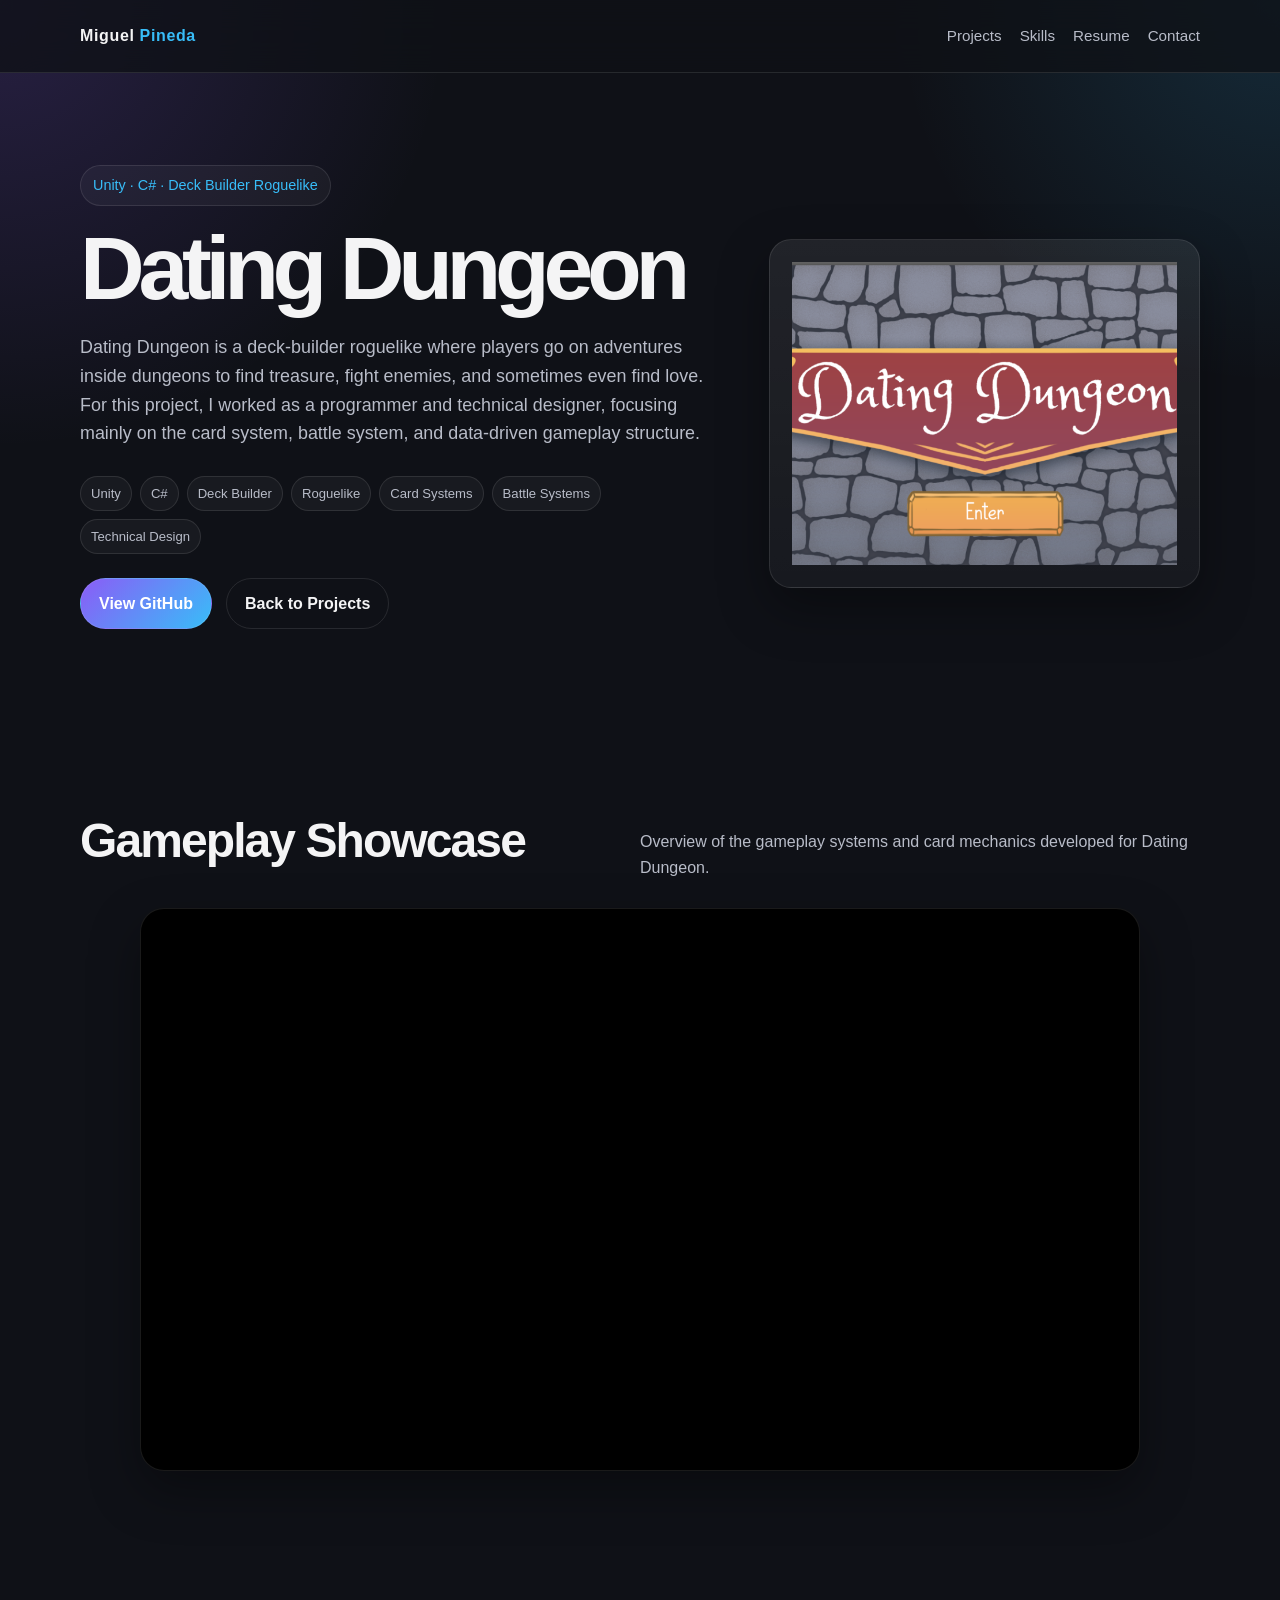
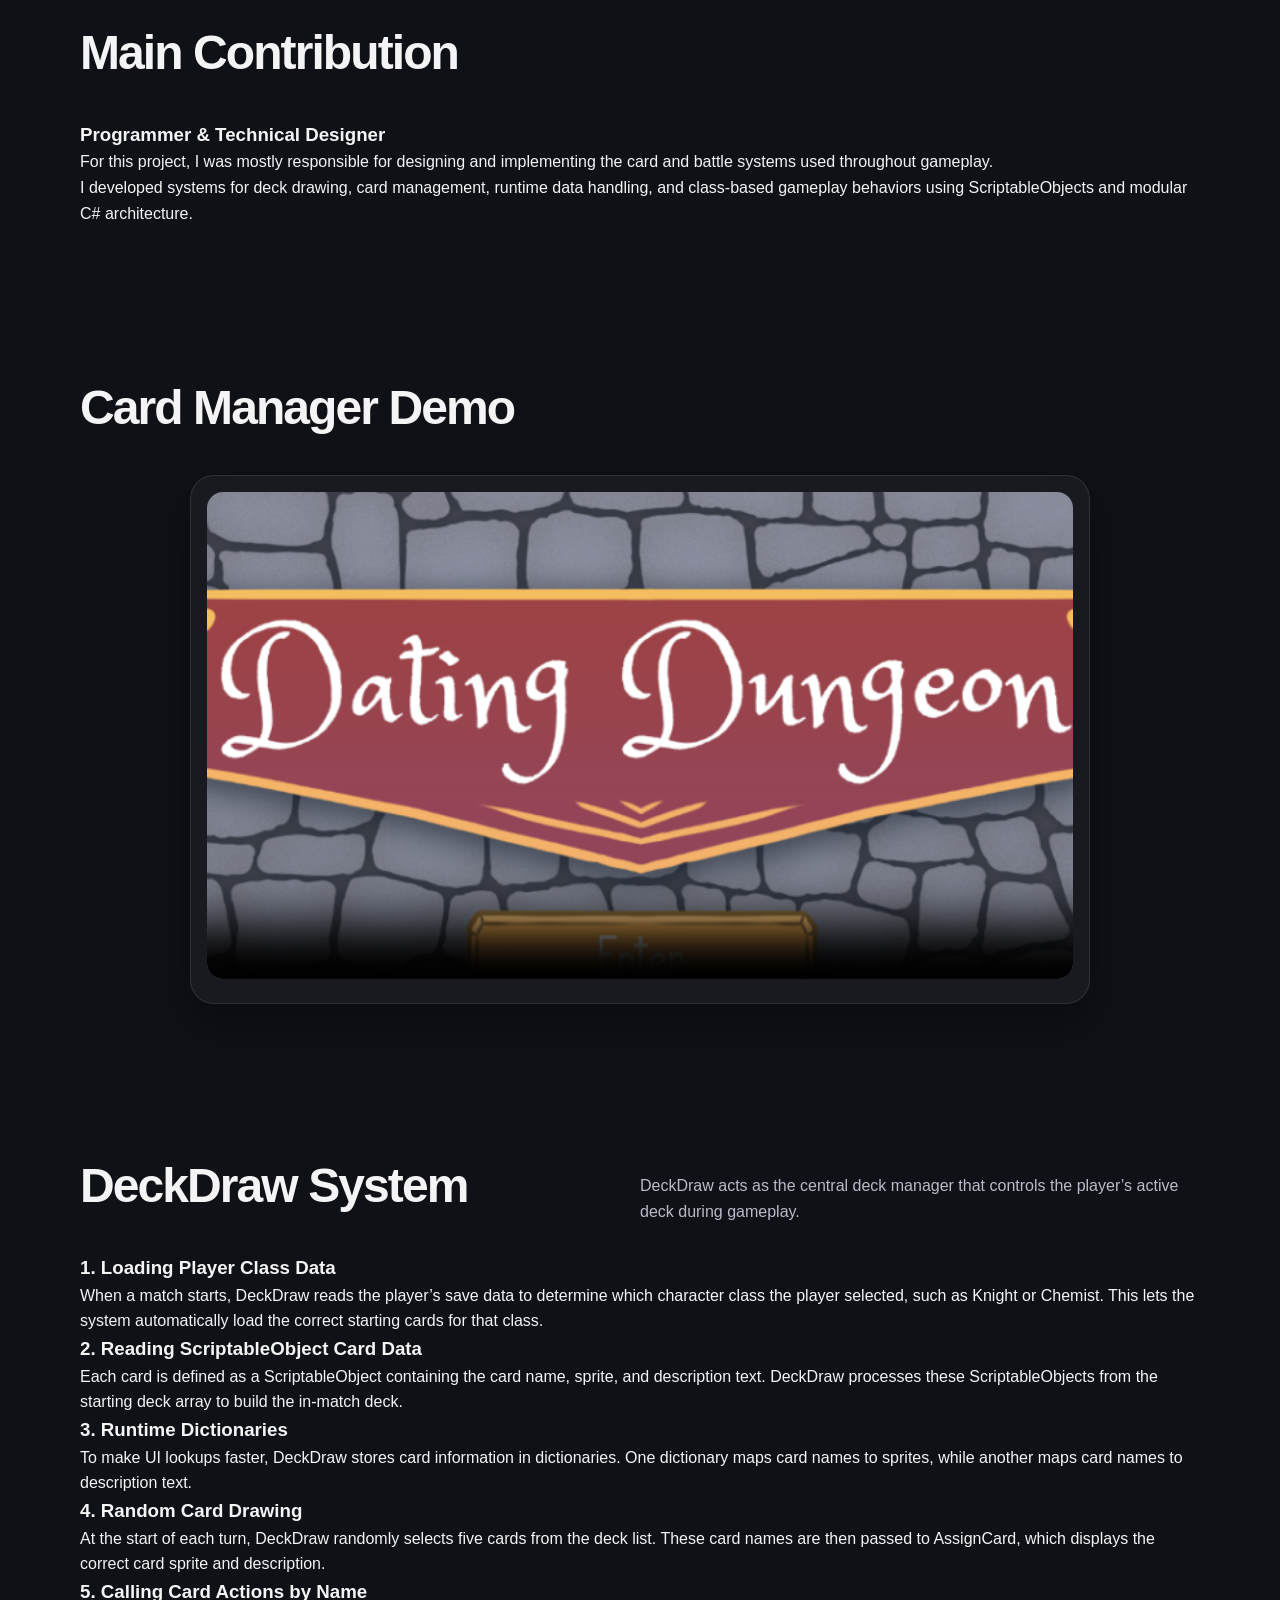
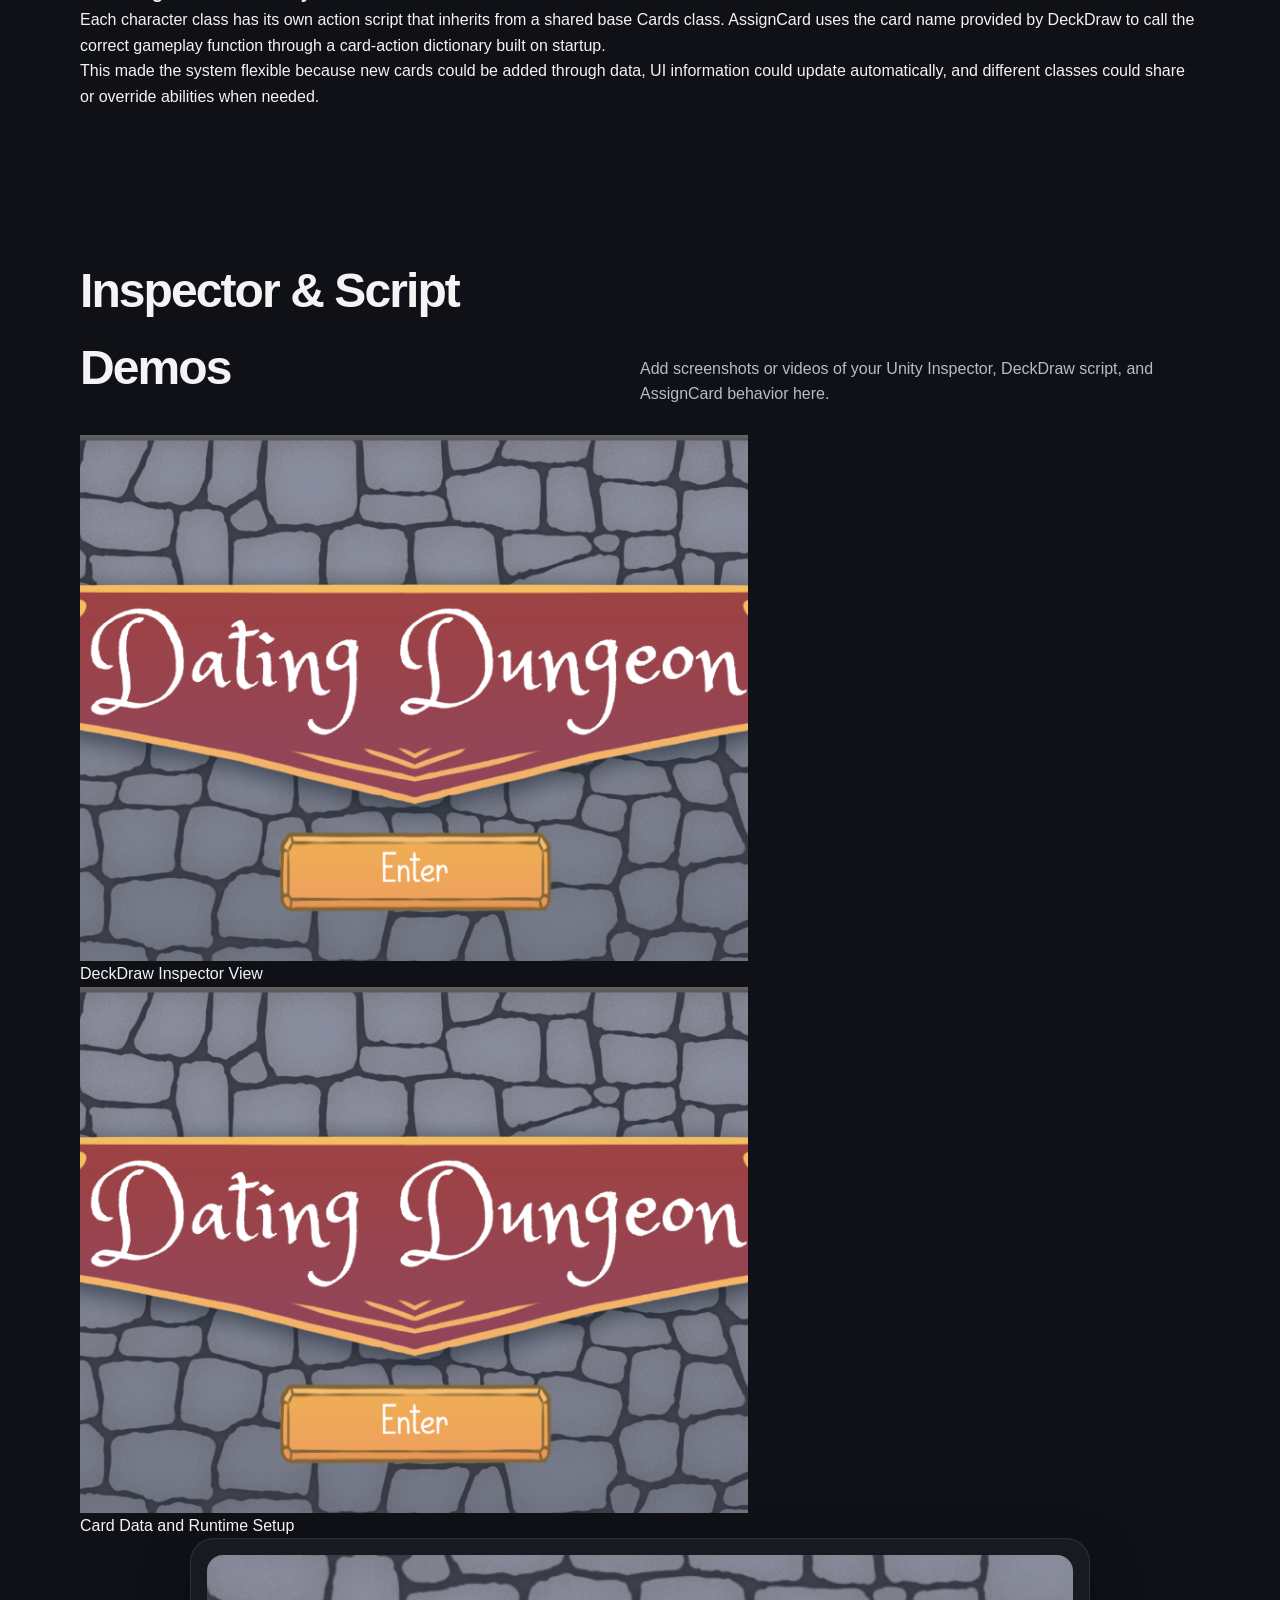
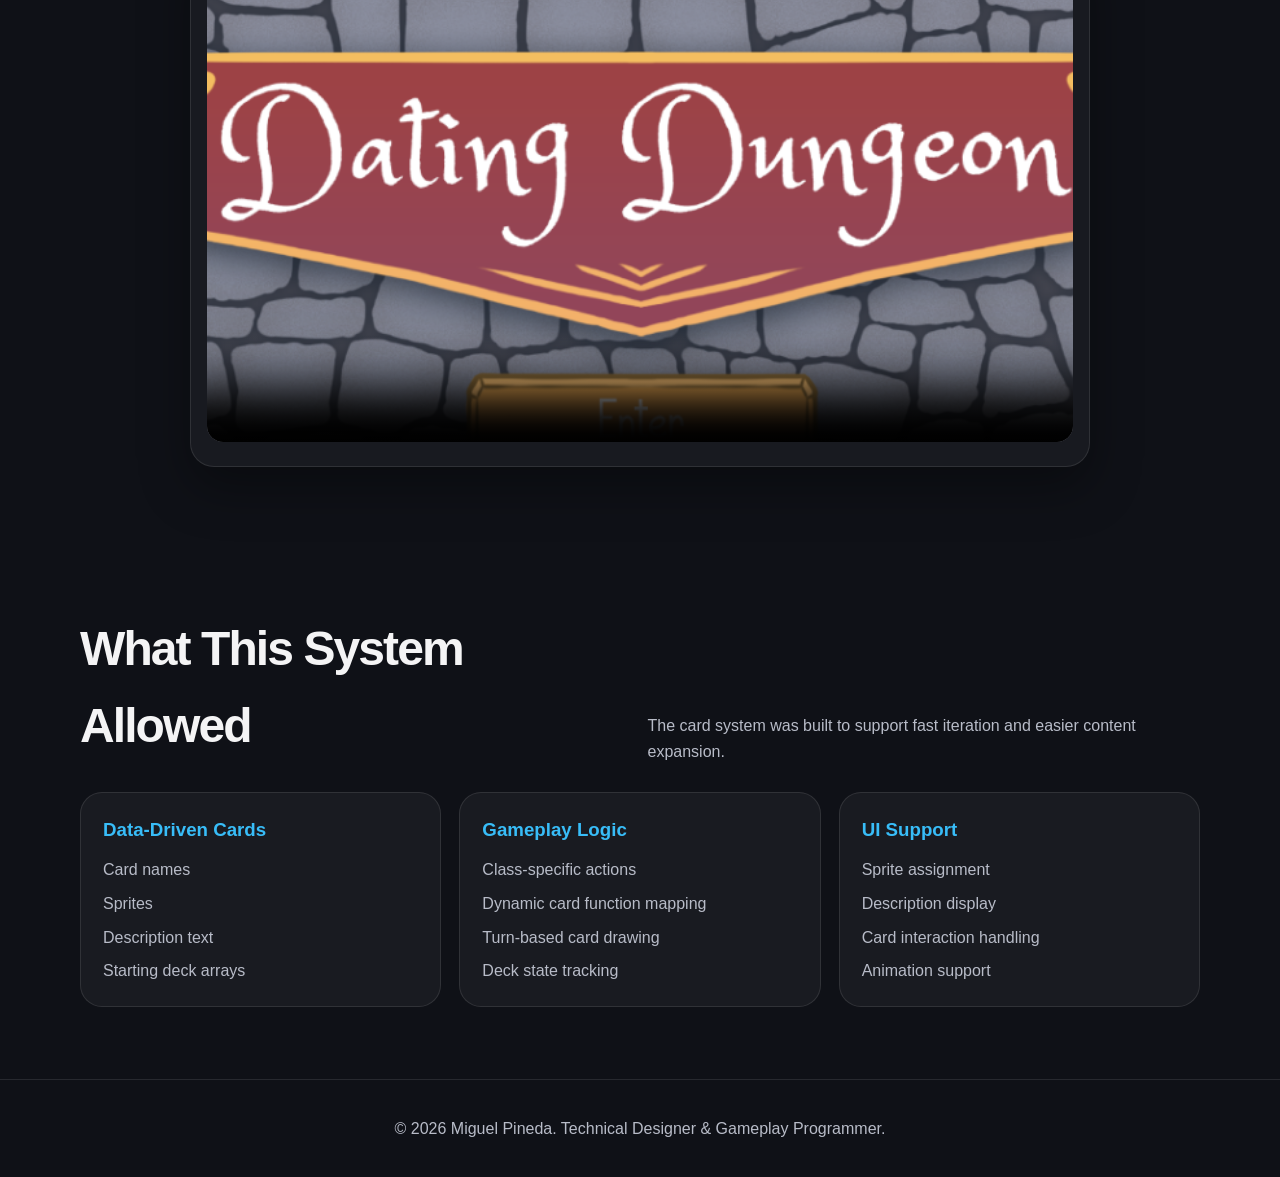
==== dating_dungeon.html @ 0fd18482 "adding videos to project" ====
<!DOCTYPE html>
<html lang="en">
<head>
  <meta charset="UTF-8" />
  <meta name="viewport" content="width=device-width, initial-scale=1.0" />
  <title>Dating Dungeon | Miguel Pineda</title>
  <meta name="description" content="Dating Dungeon project page by Miguel Pineda. Unity deck-builder roguelike focused on card systems, battle systems, and data-driven gameplay." />

  <!-- If this file is inside a pages folder, use ../css/style.css instead -->
  <link rel="stylesheet" href="css/style.css" />
</head>
<body>
  <header>
    <div class="container nav">
      <a href="index.html" class="logo">Miguel <span>Pineda</span></a>
      <nav class="nav-links" aria-label="Main navigation">
        <a href="index.html#projects">Projects</a>
        <a href="index.html#skills">Skills</a>
        <a href="index.html#resume">Resume</a>
        <a href="index.html#contact">Contact</a>
      </nav>
    </div>
  </header>

  <main>
    <section class="hero project-detail-hero">
      <div class="container hero-grid">
        <div>
          <span class="eyebrow">Unity · C# · Deck Builder Roguelike</span>
          <h1>Dating Dungeon</h1>
          <p>
            Dating Dungeon is a deck-builder roguelike where players go on adventures inside dungeons to find treasure,
            fight enemies, and sometimes even find love. For this project, I worked as a programmer and technical designer,
            focusing mainly on the card system, battle system, and data-driven gameplay structure.
          </p>
          <div class="tags hero-tags">
            <span class="tag">Unity</span>
            <span class="tag">C#</span>
            <span class="tag">Deck Builder</span>
            <span class="tag">Roguelike</span>
            <span class="tag">Card Systems</span>
            <span class="tag">Battle Systems</span>
            <span class="tag">Technical Design</span>
          </div>

   
    <div class="hero-actions">
    <a class="button" href="https://github.com/popoyo07/dating-roguelike" target="_blank" rel="noopener">
        View GitHub
    </a>

    <a class="button secondary" href="index.html#projects">
        Back to Projects
    </a>
</div>

</div>
       

        <aside class="profile-card">
          <div class="project-cover">
            <img src="Images/DatingDungeon.png" alt="Dating Dungeon project image" />
          </div>
        </aside>
      </div>
    </section>

  <section>
  <div class="container content-section">

    <div class="section-heading">
      <h2>Gameplay Showcase</h2>
      <p>
        Overview of the gameplay systems and card mechanics developed for Dating Dungeon.
      </p>
    </div>

    <div class="youtube-container">
      <iframe 
     
      src="https://www.youtube.com/embed/87V8W0Ggoq0" 
      title="YouTube video player" 
      frameborder="0" 
      allow="accelerometer; autoplay; clipboard-write; encrypted-media; gyroscope; picture-in-picture; web-share" 
      referrerpolicy="strict-origin-when-cross-origin"
      allowfullscreen>
    </iframe>
    </div>

  </div>
</section>
 <section>
  <div class="container content-section">

    <div class="section-heading">
      <h2>Main Contribution</h2>
    </div>

    <div class="detail-card">
      <h3>Programmer & Technical Designer</h3>

      <p>
        For this project, I was mostly responsible for designing and
        implementing the card and battle systems used throughout gameplay.
      </p>

      <p>
        I developed systems for deck drawing, card management,
        runtime data handling, and class-based gameplay behaviors
        using ScriptableObjects and modular C# architecture.
      </p>
    </div>

  </div>
</section>


    <section>
      <div class="container content-section">
        <div class="section-heading">
          <h2>Card Manager Demo</h2>
         
        </div>

        <div class="media-card">
        
          <video controls poster="Images/DatingDungeon.png">
            <source src="Videos\CardsDemo.mp4" type="video/mp4" />
 
          </video>
        </div>
      </div>
    </section>

    <section>
      <div class="container content-section">
        <div class="section-heading">
          <h2>DeckDraw System</h2>
          <p>DeckDraw acts as the central deck manager that controls the player’s active deck during gameplay.</p>
        </div>

        <div class="detail-grid">
          <article class="detail-card">
            <h3>1. Loading Player Class Data</h3>
            <p>
              When a match starts, DeckDraw reads the player’s save data to determine which character class the player selected,
              such as Knight or Chemist. This lets the system automatically load the correct starting cards for that class.
            </p>
          </article>

          <article class="detail-card">
            <h3>2. Reading ScriptableObject Card Data</h3>
            <p>
              Each card is defined as a ScriptableObject containing the card name, sprite, and description text. DeckDraw processes
              these ScriptableObjects from the starting deck array to build the in-match deck.
            </p>
          </article>

          <article class="detail-card">
            <h3>3. Runtime Dictionaries</h3>
            <p>
              To make UI lookups faster, DeckDraw stores card information in dictionaries. One dictionary maps card names to sprites,
              while another maps card names to description text.
            </p>
          </article>

          <article class="detail-card">
            <h3>4. Random Card Drawing</h3>
            <p>
              At the start of each turn, DeckDraw randomly selects five cards from the deck list. These card names are then passed to
              AssignCard, which displays the correct card sprite and description.
            </p>
          </article>

          <article class="detail-card wide-card">
            <h3>5. Calling Card Actions by Name</h3>
            <p>
              Each character class has its own action script that inherits from a shared base Cards class. AssignCard uses the card name
              provided by DeckDraw to call the correct gameplay function through a card-action dictionary built on startup.
            </p>
            <p>
              This made the system flexible because new cards could be added through data, UI information could update automatically,
              and different classes could share or override abilities when needed.
            </p>
          </article>
        </div>
      </div>
    </section>

    <section>
      <div class="container content-section">
        <div class="section-heading">
          <h2>Inspector & Script Demos</h2>
          <p>Add screenshots or videos of your Unity Inspector, DeckDraw script, and AssignCard behavior here.</p>
        </div>

        <div class="gallery-grid">
          <figure class="gallery-card">
            <img src="Images/DatingDungeon.png" alt="DeckDraw inspector screenshot placeholder" />
            <figcaption>DeckDraw Inspector View</figcaption>
          </figure>

          <figure class="gallery-card">
            <img src="Images/DatingDungeon.png" alt="Card system screenshot placeholder" />
            <figcaption>Card Data and Runtime Setup</figcaption>
          </figure>
        </div>

        <div class="media-card spaced-media">
          <!-- Replace the src with your real AssignCard video file path, for example: Videos/AssignCardDemo.mp4 -->
          <video controls poster="Images/DatingDungeon.png">
            <source src="Videos/AssignCardDemo.mp4" type="video/mp4" />
            Your browser does not support the video tag.
          </video>
        </div>
      </div>
    </section>

    <section>
      <div class="container content-section">
        <div class="section-heading">
          <h2>What This System Allowed</h2>
          <p>The card system was built to support fast iteration and easier content expansion.</p>
        </div>

        <div class="skills-grid">
          <div class="skill-box">
            <h3>Data-Driven Cards</h3>
            <ul>
              <li>Card names</li>
              <li>Sprites</li>
              <li>Description text</li>
              <li>Starting deck arrays</li>
            </ul>
          </div>

          <div class="skill-box">
            <h3>Gameplay Logic</h3>
            <ul>
              <li>Class-specific actions</li>
              <li>Dynamic card function mapping</li>
              <li>Turn-based card drawing</li>
              <li>Deck state tracking</li>
            </ul>
          </div>

          <div class="skill-box">
            <h3>UI Support</h3>
            <ul>
              <li>Sprite assignment</li>
              <li>Description display</li>
              <li>Card interaction handling</li>
              <li>Animation support</li>
            </ul>
          </div>
        </div>
      </div>
    </section>
  </main>

  <footer>
    <div class="container">
      <p>© 2026 Miguel Pineda. Technical Designer & Gameplay Programmer.</p>
    </div>
  </footer>
</body>
</html>
---- css/style.css ----
:root {
      --bg: #0f1117;
      --bg-soft: #171a23;
      --card: #1f2330;
      --text: #f4f4f5;
      --muted: #b8bcc8;
      --accent: #8b5cf6;
      --accent-2: #38bdf8;
      --border: rgba(255, 255, 255, 0.1);
      --shadow: 0 20px 50px rgba(0, 0, 0, 0.35);
      --radius: 22px;
    }

    * {
      box-sizing: border-box;
      margin: 0;
      padding: 0;
    }

    html {
      scroll-behavior: smooth;
    }

    body {
      font-family: Arial, Helvetica, sans-serif;
      background:
        radial-gradient(circle at top left, rgba(139, 92, 246, 0.2), transparent 28rem),
        radial-gradient(circle at top right, rgba(56, 189, 248, 0.15), transparent 24rem),
        var(--bg);
      color: var(--text);
      line-height: 1.6;
    }

    a {
      color: inherit;
      text-decoration: none;
    }

    img {
      max-width: 100%;
      display: block;
    }

    .container {
      width: min(1120px, calc(100% - 40px));
      margin: 0 auto;
    }

    header {
      position: sticky;
      top: 0;
      z-index: 100;
      backdrop-filter: blur(18px);
      background: rgba(15, 17, 23, 0.78);
      border-bottom: 1px solid var(--border);
    }

    .nav {
      min-height: 72px;
      display: flex;
      align-items: center;
      justify-content: space-between;
      gap: 24px;
    }

    .logo {
      font-weight: 800;
      letter-spacing: 0.04em;
      font-size: 1rem;
    }

    .logo span {
      color: var(--accent-2);
    }

    .nav-links {
      display: flex;
      align-items: center;
      gap: 18px;
      font-size: 0.95rem;
      color: var(--muted);
    }

    .nav-links a:hover {
      color: var(--text);
    }

    .button {
      display: inline-flex;
      align-items: center;
      justify-content: center;
      gap: 8px;
      border-radius: 999px;
      padding: 12px 18px;
      font-weight: 700;
      border: 1px solid var(--border);
      background: linear-gradient(135deg, var(--accent), var(--accent-2));
      color: white;
      transition: transform 0.2s ease, box-shadow 0.2s ease;
    }

    .button:hover {
      transform: translateY(-2px);
      box-shadow: 0 14px 30px rgba(56, 189, 248, 0.18);
    }

    .button.secondary {
      background: transparent;
      color: var(--text);
    }

    .hero {
      padding: 92px 0 70px;
    }

    .hero-grid {
      display: grid;
      grid-template-columns: 1.2fr 0.8fr;
      gap: 42px;
      align-items: center;
    }

    .eyebrow {
      display: inline-flex;
      border: 1px solid var(--border);
      border-radius: 999px;
      padding: 8px 12px;
      color: var(--accent-2);
      background: rgba(255, 255, 255, 0.04);
      font-size: 0.9rem;
      margin-bottom: 20px;
    }

    h1 {
      font-size: clamp(2.6rem, 7vw, 5.6rem);
      line-height: 0.95;
      letter-spacing: -0.07em;
      margin-bottom: 22px;
    }

    .hero p {
      color: var(--muted);
      font-size: 1.12rem;
      max-width: 680px;
      margin-bottom: 28px;
    }

    .hero-actions {
      display: flex;
      flex-wrap: wrap;
      gap: 14px;
      margin-bottom: 32px;
    }

    .quick-stats {
      display: grid;
      grid-template-columns: repeat(3, 1fr);
      gap: 14px;
    }

    .stat {
      background: rgba(255, 255, 255, 0.045);
      border: 1px solid var(--border);
      border-radius: 18px;
      padding: 16px;
    }

    .stat strong {
      display: block;
      font-size: 1.45rem;
      color: var(--text);
    }

    .stat span {
      color: var(--muted);
      font-size: 0.92rem;
    }

    .profile-card {
      border: 1px solid var(--border);
      background: linear-gradient(180deg, rgba(255, 255, 255, 0.08), rgba(255, 255, 255, 0.035));
      border-radius: var(--radius);
      padding: 22px;
      box-shadow: var(--shadow);
    }

    .portrait-placeholder {
      min-height: 360px;
      border-radius: 18px;
      background:
        linear-gradient(135deg, rgba(139, 92, 246, 0.5), rgba(56, 189, 248, 0.3)),
        url("images/profile.jpg");
      background-size: cover;
      background-position: center;
      display: grid;
      place-items: end start;
      padding: 22px;
      overflow: hidden;
    }

    .portrait-placeholder .caption {
      background: rgba(15, 17, 23, 0.76);
      border: 1px solid var(--border);
      border-radius: 16px;
      padding: 14px;
      color: var(--muted);
      font-size: 0.92rem;
    }

    section {
      padding: 72px 0;
    }

    .section-heading {
      display: flex;
      justify-content: space-between;
      align-items: end;
      gap: 22px;
      margin-bottom: 28px;
    }

    .section-heading h2 {
      font-size: clamp(2rem, 4vw, 3rem);
      letter-spacing: -0.04em;
    }

    .section-heading p {
      color: var(--muted);
      max-width: 560px;
    }

    .project-grid {
      display: grid;
      grid-template-columns: repeat(2, 1fr);
      gap: 22px;
    }

    .project-card {
      border: 1px solid var(--border);
      background: rgba(31, 35, 48, 0.88);
      border-radius: var(--radius);
      overflow: hidden;
      box-shadow: 0 14px 40px rgba(0, 0, 0, 0.24);
      transition: transform 0.2s ease, border-color 0.2s ease;
    }

    .project-card:hover {
      transform: translateY(-5px);
      border-color: rgba(56, 189, 248, 0.5);
    }

 .project-image {
  height: 230px;
  background: #11131b;
  border-bottom: 1px solid var(--border);
  display: flex;
  align-items: center;
  justify-content: center;
}

.project-image img {
  width: 100%;
  height: 100%;
  object-fit: contain;
  border-radius: 14px;
  background: #0f1117;
}

    .project-content {
      padding: 24px;
    }

    .project-content h3 {
      font-size: 1.45rem;
      margin-bottom: 8px;
    }

    .project-content p {
      color: var(--muted);
      margin-bottom: 16px;
    }

    .tags {
      display: flex;
      flex-wrap: wrap;
      gap: 8px;
      margin-bottom: 18px;
    }

    .tag {
      border: 1px solid var(--border);
      border-radius: 999px;
      padding: 6px 10px;
      color: var(--muted);
      font-size: 0.82rem;
      background: rgba(255, 255, 255, 0.04);
    }

    .project-links {
      display: flex;
      flex-wrap: wrap;
      gap: 10px;
    }

    .small-link {
      color: var(--accent-2);
      font-weight: 700;
      font-size: 0.95rem;
    }

    .skills-grid {
      display: grid;
      grid-template-columns: repeat(3, 1fr);
      gap: 18px;
    }

    .skill-box {
      border: 1px solid var(--border);
      border-radius: var(--radius);
      padding: 22px;
      background: rgba(255, 255, 255, 0.045);
    }

    .skill-box h3 {
      margin-bottom: 12px;
      color: var(--accent-2);
    }

    .skill-box ul {
      list-style: none;
      color: var(--muted);
    }

    .skill-box li + li {
      margin-top: 8px;
    }

    .resume-card {
      display: grid;
      grid-template-columns: 1fr auto;
      gap: 24px;
      align-items: center;
      border: 1px solid var(--border);
      border-radius: var(--radius);
      padding: 30px;
      background: linear-gradient(135deg, rgba(139, 92, 246, 0.16), rgba(56, 189, 248, 0.08));
    }

    .resume-card p {
      color: var(--muted);
      margin-top: 8px;
    }

    .contact-grid {
      display: grid;
      grid-template-columns: repeat(4, 1fr);
      gap: 14px;
    }

    .contact-card {
      border: 1px solid var(--border);
      border-radius: 18px;
      padding: 18px;
      background: rgba(255, 255, 255, 0.045);
    }

    .contact-card span {
      display: block;
      color: var(--muted);
      font-size: 0.88rem;
      margin-bottom: 4px;
    }

    .contact-card strong {
      font-size: 0.98rem;
      overflow-wrap: break-word;
    }

    footer {
      padding: 36px 0;
      border-top: 1px solid var(--border);
      color: var(--muted);
      text-align: center;
    }

    @media (max-width: 900px) {
      .hero-grid,
      .project-grid,
      .skills-grid,
      .resume-card,
      .contact-grid {
        grid-template-columns: 1fr;
      }

      .section-heading {
        align-items: start;
        flex-direction: column;
      }

      .quick-stats {
        grid-template-columns: 1fr;
      }
    }

    @media (max-width: 680px) {
      .nav {
        align-items: flex-start;
        flex-direction: column;
        padding: 18px 0;
      }

      .nav-links {
        flex-wrap: wrap;
      }

      .hero {
        padding-top: 56px;
      }
    }
.hero-tags {
  margin-bottom: 24px;
}

.tag:hover {
  border-color: rgba(56, 189, 248, 0.5);
  color: white;
  transform: translateY(-1px);
  transition: 0.2s ease;
}

.media-card {
  width: 100%;
  max-width: 900px;
  margin: 0 auto;
  background: rgba(255, 255, 255, 0.04);
  border: 1px solid var(--border);
  border-radius: 24px;
  padding: 16px;
  overflow: hidden;
  box-shadow: var(--shadow);
}

.media-card video {
  width: 100%;
  aspect-ratio: 16 / 9;
  object-fit: cover;
  border-radius: 16px;
  background: #000;
}

.youtube-container {
  position: relative;
  width: 100%;
  max-width: 1000px;
  margin: 0 auto;
  aspect-ratio: 16 / 9;

  border-radius: 24px;
  overflow: hidden;

  border: 1px solid var(--border);
  background: #000;

  box-shadow: var(--shadow);
}

.youtube-container iframe {
  width: 100%;
  height: 100%;
  border: none;
}

.youtube-container:hover {
  border-color: rgba(56, 189, 248, 0.45);
  transform: translateY(-2px);
  transition: 0.25s ease;
}
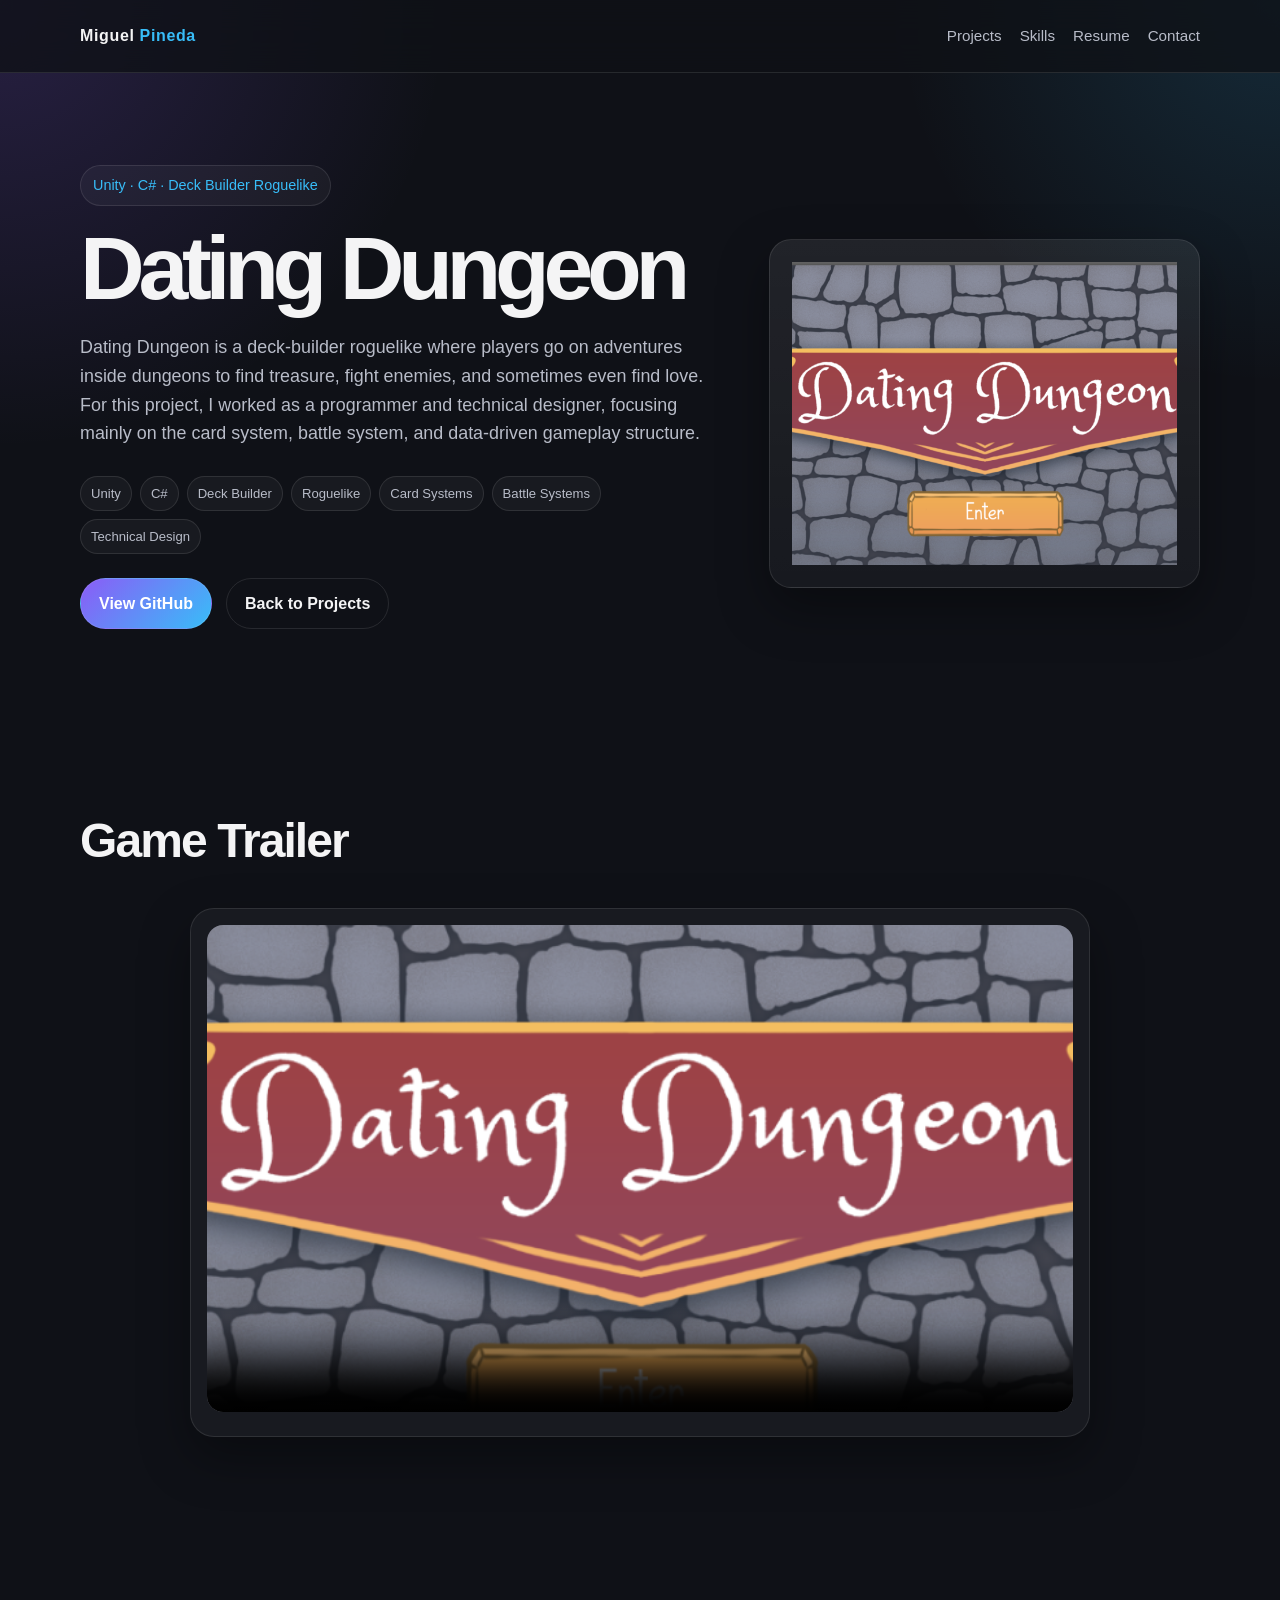
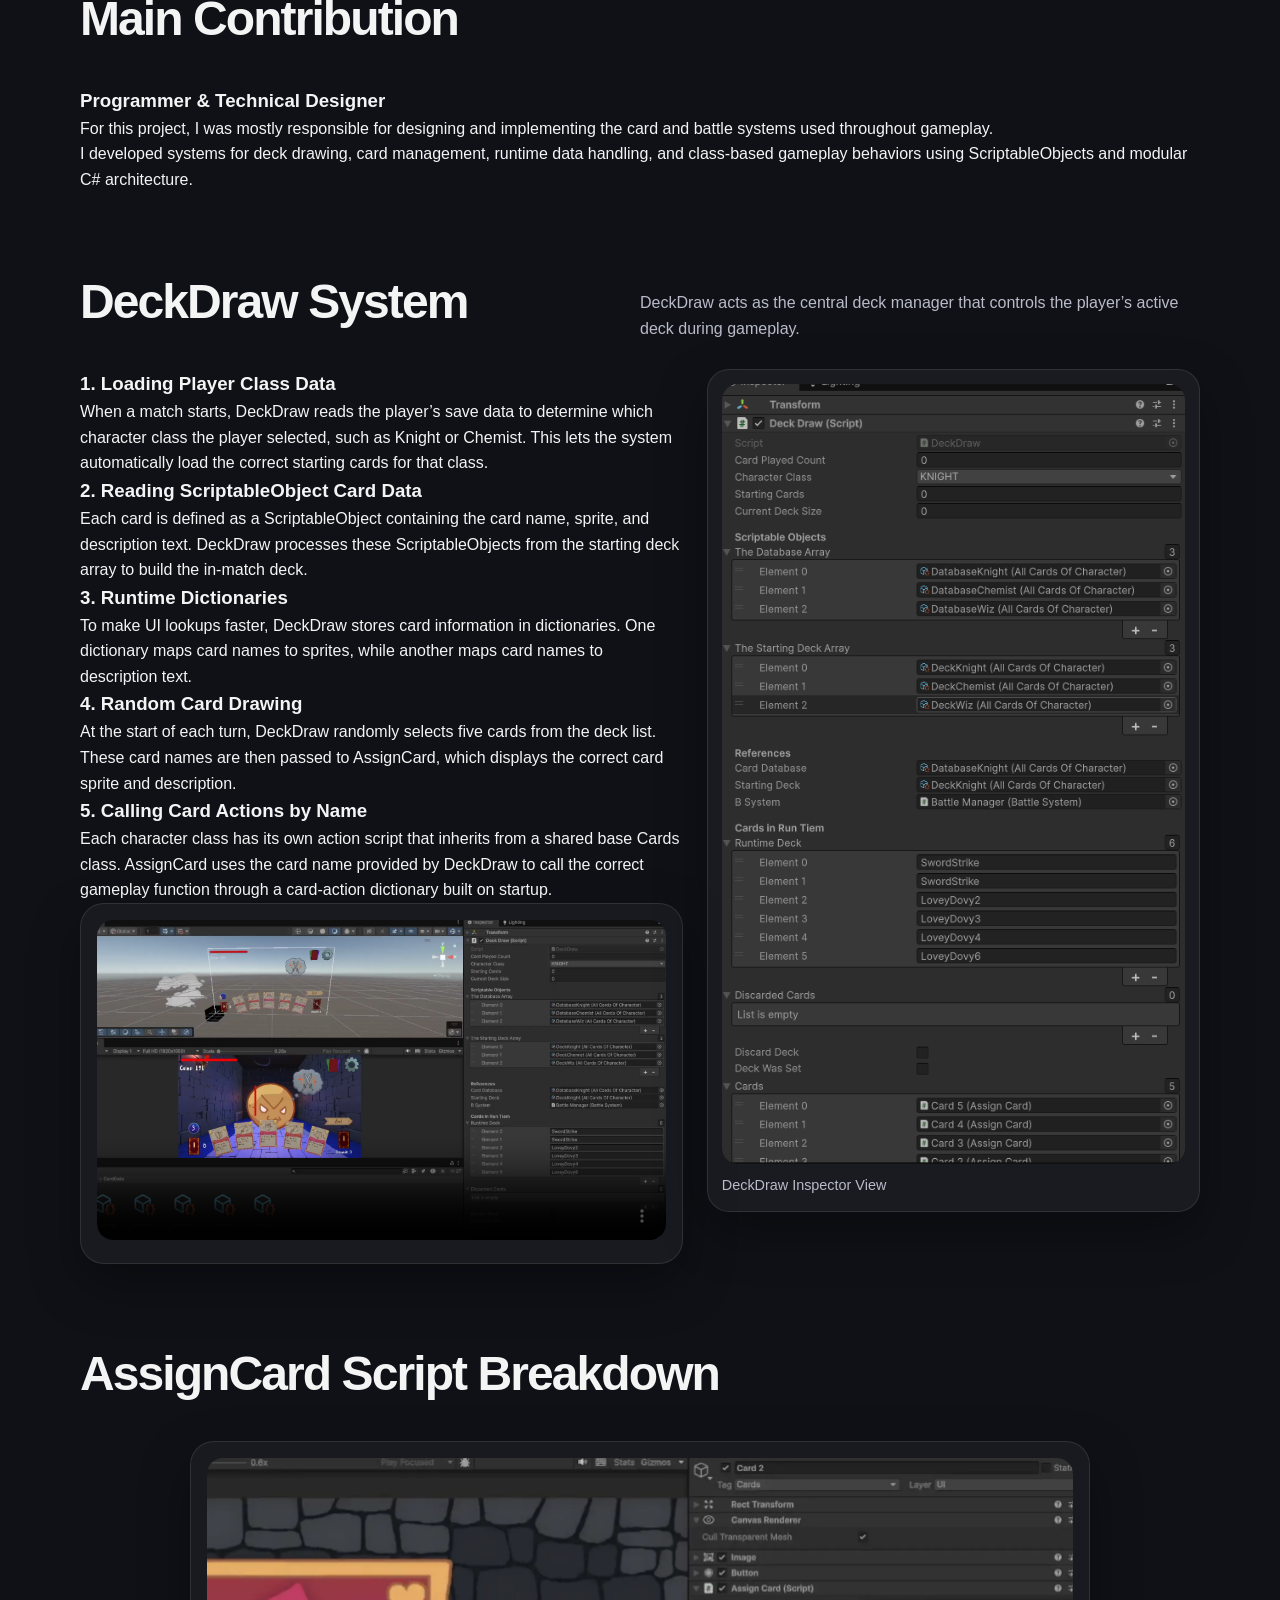
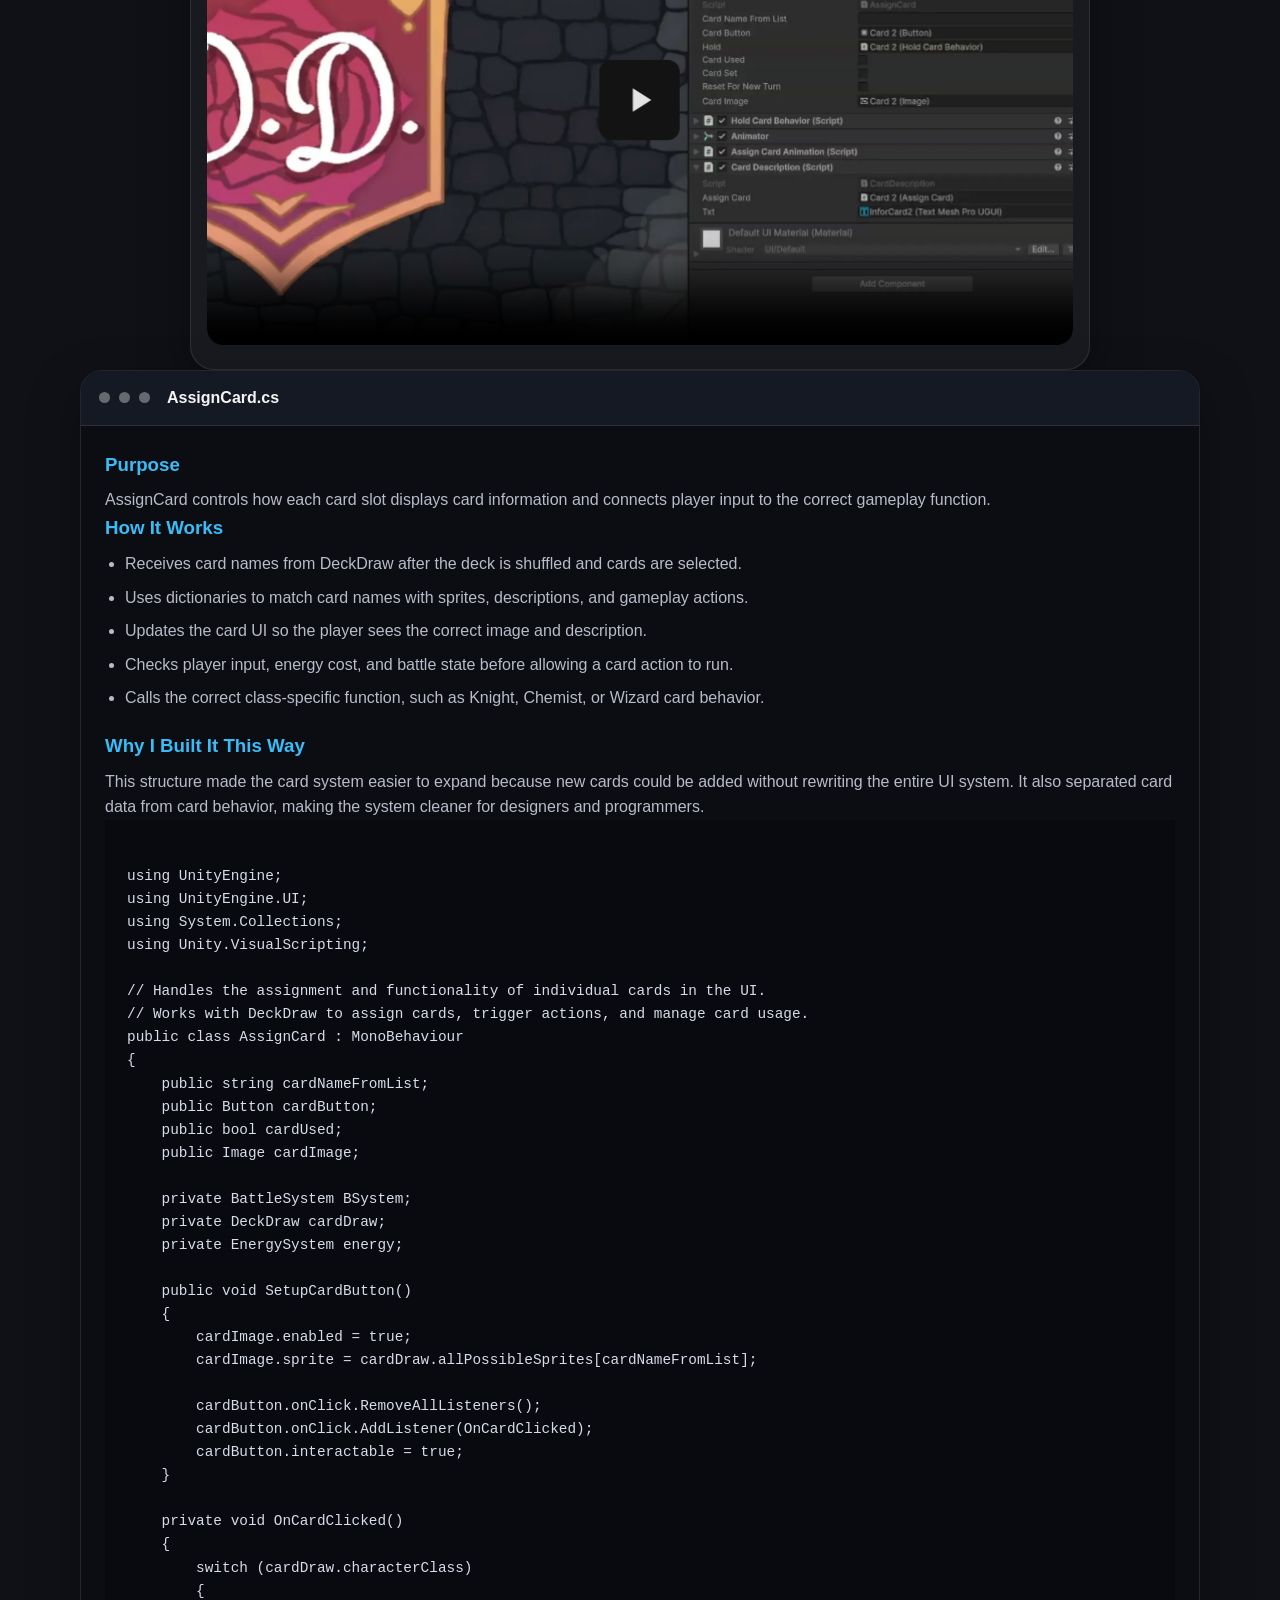
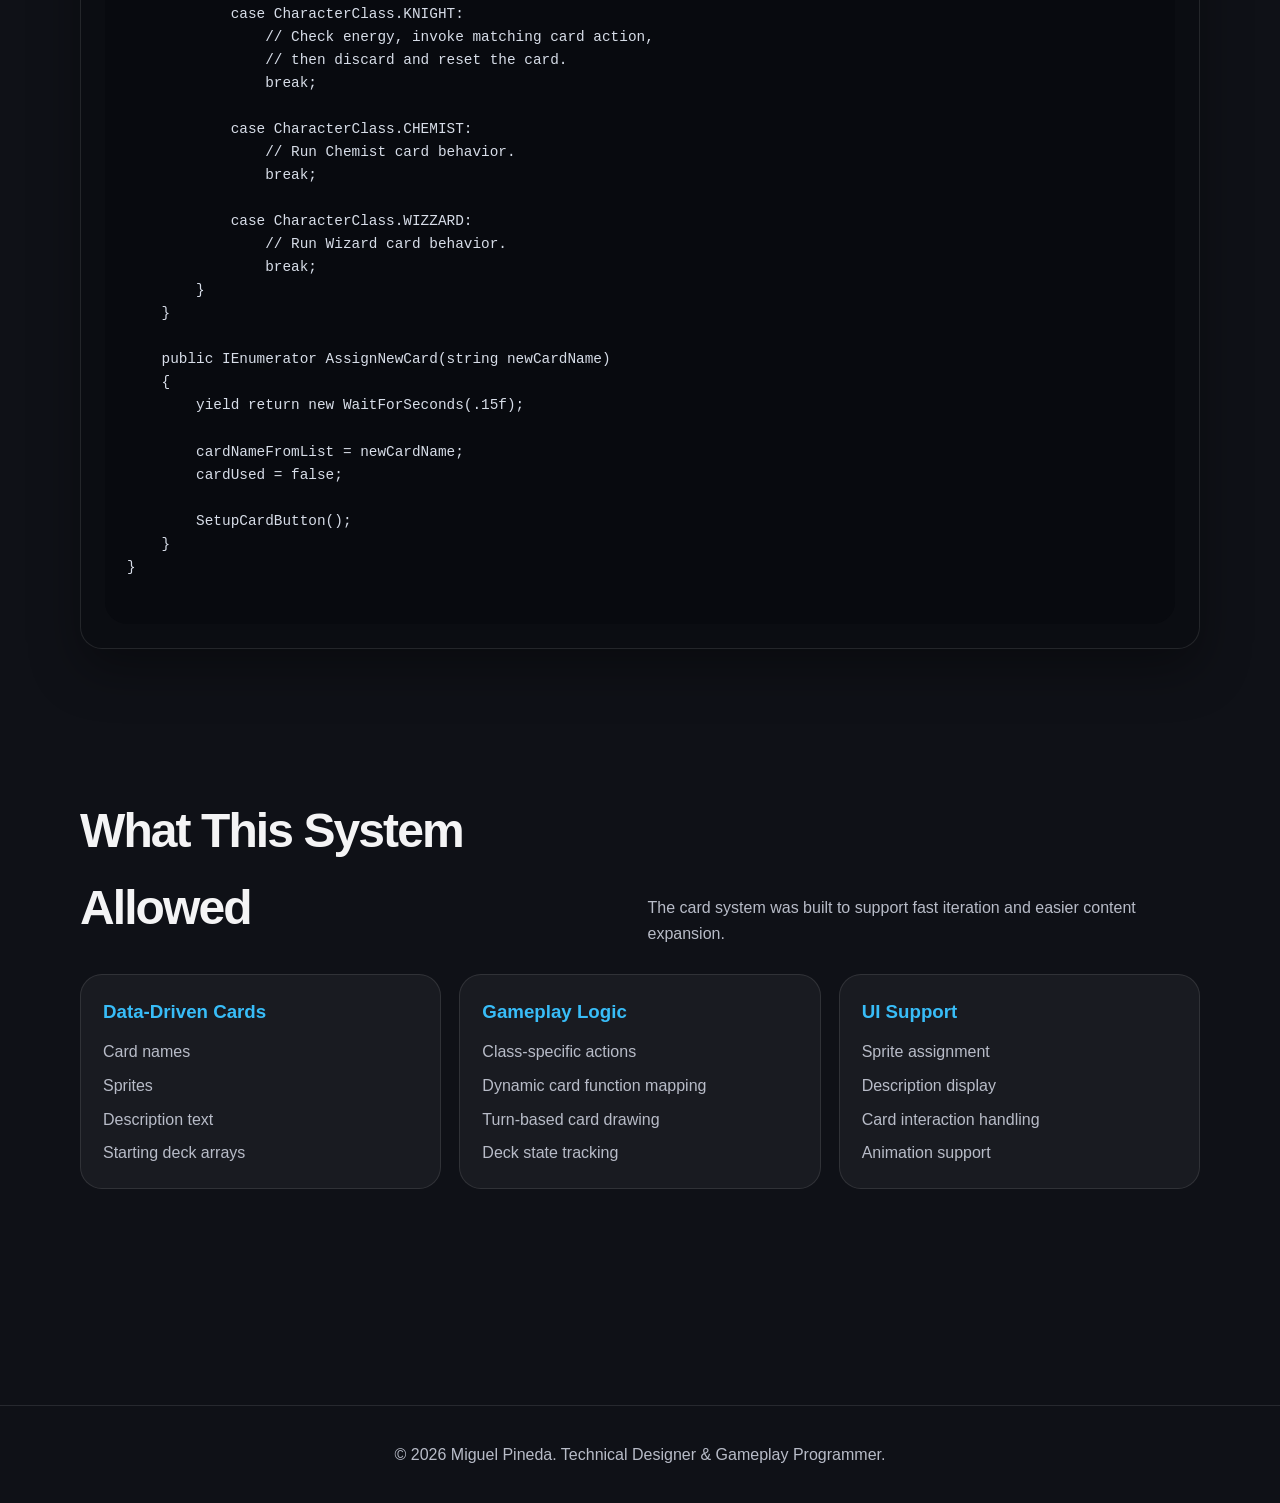
==== commit ce52a3d9: "Finished Dating dungeon page" ====
--- a/dating_dungeon.html
+++ b/dating_dungeon.html
@@ -69,23 +69,16 @@
   <div class="container content-section">
 
     <div class="section-heading">
-      <h2>Gameplay Showcase</h2>
-      <p>
-        Overview of the gameplay systems and card mechanics developed for Dating Dungeon.
-      </p>
-    </div>
-
-    <div class="youtube-container">
-      <iframe 
-     
-      src="https://www.youtube.com/embed/87V8W0Ggoq0" 
-      title="YouTube video player" 
-      frameborder="0" 
-      allow="accelerometer; autoplay; clipboard-write; encrypted-media; gyroscope; picture-in-picture; web-share" 
-      referrerpolicy="strict-origin-when-cross-origin"
-      allowfullscreen>
-    </iframe>
-    </div>
+      <h2>Game Trailer</h2>
+    </div>
+
+     <div class="media-card">
+        
+          <video controls poster="Images/DatingDungeon.png">
+            <source src="Videos\Dating Dungeon _ Trailer.mp4" type="video/mp4" />
+ 
+          </video>
+        </div>
 
   </div>
 </section>
@@ -112,25 +105,7 @@
     </div>
 
   </div>
-</section>
-
-
-    <section>
-      <div class="container content-section">
-        <div class="section-heading">
-          <h2>Card Manager Demo</h2>
-         
-        </div>
-
-        <div class="media-card">
-        
-          <video controls poster="Images/DatingDungeon.png">
-            <source src="Videos\CardsDemo.mp4" type="video/mp4" />
- 
-          </video>
-        </div>
-      </div>
-    </section>
+
 
     <section>
       <div class="container content-section">
@@ -139,83 +114,174 @@
           <p>DeckDraw acts as the central deck manager that controls the player’s active deck during gameplay.</p>
         </div>
 
-        <div class="detail-grid">
-          <article class="detail-card">
-            <h3>1. Loading Player Class Data</h3>
-            <p>
-              When a match starts, DeckDraw reads the player’s save data to determine which character class the player selected,
-              such as Knight or Chemist. This lets the system automatically load the correct starting cards for that class.
-            </p>
-          </article>
-
-          <article class="detail-card">
-            <h3>2. Reading ScriptableObject Card Data</h3>
-            <p>
-              Each card is defined as a ScriptableObject containing the card name, sprite, and description text. DeckDraw processes
-              these ScriptableObjects from the starting deck array to build the in-match deck.
-            </p>
-          </article>
-
-          <article class="detail-card">
-            <h3>3. Runtime Dictionaries</h3>
-            <p>
-              To make UI lookups faster, DeckDraw stores card information in dictionaries. One dictionary maps card names to sprites,
-              while another maps card names to description text.
-            </p>
-          </article>
-
-          <article class="detail-card">
-            <h3>4. Random Card Drawing</h3>
-            <p>
-              At the start of each turn, DeckDraw randomly selects five cards from the deck list. These card names are then passed to
-              AssignCard, which displays the correct card sprite and description.
-            </p>
-          </article>
-
-          <article class="detail-card wide-card">
-            <h3>5. Calling Card Actions by Name</h3>
-            <p>
-              Each character class has its own action script that inherits from a shared base Cards class. AssignCard uses the card name
-              provided by DeckDraw to call the correct gameplay function through a card-action dictionary built on startup.
-            </p>
-            <p>
-              This made the system flexible because new cards could be added through data, UI information could update automatically,
-              and different classes could share or override abilities when needed.
-            </p>
-          </article>
-        </div>
-      </div>
-    </section>
-
-    <section>
-      <div class="container content-section">
-        <div class="section-heading">
-          <h2>Inspector & Script Demos</h2>
-          <p>Add screenshots or videos of your Unity Inspector, DeckDraw script, and AssignCard behavior here.</p>
-        </div>
-
-        <div class="gallery-grid">
-          <figure class="gallery-card">
-            <img src="Images/DatingDungeon.png" alt="DeckDraw inspector screenshot placeholder" />
-            <figcaption>DeckDraw Inspector View</figcaption>
-          </figure>
-
-          <figure class="gallery-card">
-            <img src="Images/DatingDungeon.png" alt="Card system screenshot placeholder" />
-            <figcaption>Card Data and Runtime Setup</figcaption>
-          </figure>
-        </div>
-
-        <div class="media-card spaced-media">
+       <div class="deckdraw-layout">
+  <div class="detail-grid">
+    <article class="detail-card">
+      <h3>1. Loading Player Class Data</h3>
+      <p>
+        When a match starts, DeckDraw reads the player’s save data to determine which character class the player selected,
+        such as Knight or Chemist. This lets the system automatically load the correct starting cards for that class.
+      </p>
+    </article>
+
+    <article class="detail-card">
+      <h3>2. Reading ScriptableObject Card Data</h3>
+      <p>
+        Each card is defined as a ScriptableObject containing the card name, sprite, and description text. DeckDraw processes
+        these ScriptableObjects from the starting deck array to build the in-match deck.
+      </p>
+    </article>
+
+    <article class="detail-card">
+      <h3>3. Runtime Dictionaries</h3>
+      <p>
+        To make UI lookups faster, DeckDraw stores card information in dictionaries. One dictionary maps card names to sprites,
+        while another maps card names to description text.
+      </p>
+    </article>
+
+    <article class="detail-card">
+      <h3>4. Random Card Drawing</h3>
+      <p>
+        At the start of each turn, DeckDraw randomly selects five cards from the deck list. These card names are then passed to
+        AssignCard, which displays the correct card sprite and description.
+      </p>
+    </article>
+
+    <article class="detail-card wide-card">
+      <h3>5. Calling Card Actions by Name</h3>
+      <p>
+        Each character class has its own action script that inherits from a shared base Cards class. AssignCard uses the card name
+        provided by DeckDraw to call the correct gameplay function through a card-action dictionary built on startup.
+      </p>
+    </article>
+
+      <div class="media-card">
+        
+          <video controls poster="Images\ScreenDemoCard.png">
+            <source src="Videos\CardsDemo.mp4" type="video/mp4" />
+ 
+          </video>
+          </div>
+  </div>
+
+ 
+
+  <div class="side-screenshot-stack">
+    <figure class="gallery-card">
+      <img src="Images/DeckDrawInspector.png" alt="DeckDraw inspector screenshot">
+      <figcaption>DeckDraw Inspector View</figcaption>
+    </figure>
+
+  </div>
+</div>
+      </div>
+ 
+<section>
+  <div class="container content-section">
+    <div class="section-heading">
+      <h2>AssignCard Script Breakdown</h2>
+    
+    </div>
+  <div class="media-card spaced-media">
           <!-- Replace the src with your real AssignCard video file path, for example: Videos/AssignCardDemo.mp4 -->
-          <video controls poster="Images/DatingDungeon.png">
-            <source src="Videos/AssignCardDemo.mp4" type="video/mp4" />
-            Your browser does not support the video tag.
+          <video controls poster="Images\ScreenAssignDemo.png">
+            <source src="Videos\AssignCardDemo.mp4" type="video/mp4" />
+           
           </video>
         </div>
-      </div>
-    </section>
-
+    <div class="script-card">
+      <div class="script-header">
+        <span class="dot"></span>
+        <span class="dot"></span>
+        <span class="dot"></span>
+        <strong>AssignCard.cs</strong>
+      </div>
+
+      <div class="script-body">
+        <h3>Purpose</h3>
+        <p>
+          AssignCard controls how each card slot displays card information and connects player input to the correct gameplay function.
+        </p>
+
+        <h3>How It Works</h3>
+        <ul>
+          <li>Receives card names from DeckDraw after the deck is shuffled and cards are selected.</li>
+          <li>Uses dictionaries to match card names with sprites, descriptions, and gameplay actions.</li>
+          <li>Updates the card UI so the player sees the correct image and description.</li>
+          <li>Checks player input, energy cost, and battle state before allowing a card action to run.</li>
+          <li>Calls the correct class-specific function, such as Knight, Chemist, or Wizard card behavior.</li>
+        </ul>
+
+        <h3>Why I Built It This Way</h3>
+        <p>
+          This structure made the card system easier to expand because new cards could be added without rewriting the entire UI system.
+          It also separated card data from card behavior, making the system cleaner for designers and programmers.
+        </p>
+        <pre><code>
+using UnityEngine;
+using UnityEngine.UI;
+using System.Collections;
+using Unity.VisualScripting;
+
+// Handles the assignment and functionality of individual cards in the UI.
+// Works with DeckDraw to assign cards, trigger actions, and manage card usage.
+public class AssignCard : MonoBehaviour
+{
+    public string cardNameFromList;
+    public Button cardButton;
+    public bool cardUsed;
+    public Image cardImage;
+
+    private BattleSystem BSystem;
+    private DeckDraw cardDraw;
+    private EnergySystem energy;
+
+    public void SetupCardButton()
+    {
+        cardImage.enabled = true;
+        cardImage.sprite = cardDraw.allPossibleSprites[cardNameFromList];
+
+        cardButton.onClick.RemoveAllListeners();
+        cardButton.onClick.AddListener(OnCardClicked);
+        cardButton.interactable = true;
+    }
+
+    private void OnCardClicked()
+    {
+        switch (cardDraw.characterClass)
+        {
+            case CharacterClass.KNIGHT:
+                // Check energy, invoke matching card action,
+                // then discard and reset the card.
+                break;
+
+            case CharacterClass.CHEMIST:
+                // Run Chemist card behavior.
+                break;
+
+            case CharacterClass.WIZZARD:
+                // Run Wizard card behavior.
+                break;
+        }
+    }
+
+    public IEnumerator AssignNewCard(string newCardName)
+    {
+        yield return new WaitForSeconds(.15f);
+
+        cardNameFromList = newCardName;
+        cardUsed = false;
+
+        SetupCardButton();
+    }
+}
+  </code></pre>
+
+      </div>
+    </div>
+  </div>
+</section>
     <section>
       <div class="container content-section">
         <div class="section-heading">
--- a/css/style.css
+++ b/css/style.css
@@ -475,4 +475,117 @@
   border-color: rgba(56, 189, 248, 0.45);
   transform: translateY(-2px);
   transition: 0.25s ease;
+}
+
+.deckdraw-layout {
+  display: grid;
+  grid-template-columns: 1.1fr 0.9fr;
+  gap: 24px;
+  align-items: start;
+}
+
+.side-screenshot-stack {
+  display: grid;
+  gap: 18px;
+  position: sticky;
+  top: 96px;
+}
+
+.gallery-card {
+  border: 1px solid var(--border);
+  border-radius: 22px;
+  padding: 14px;
+  background: rgba(255, 255, 255, 0.045);
+  box-shadow: var(--shadow);
+}
+
+.gallery-card img {
+  width: 100%;
+  border-radius: 16px;
+  background: #0f1117;
+}
+
+.gallery-card figcaption {
+  color: var(--muted);
+  font-size: 0.9rem;
+  margin-top: 10px;
+}
+
+@media (max-width: 900px) {
+  .deckdraw-layout {
+    grid-template-columns: 1fr;
+  }
+
+  .side-screenshot-stack {
+    position: static;
+  }
+}
+
+.script-card {
+  border: 1px solid var(--border);
+  border-radius: 22px;
+  overflow: hidden;
+  background: #0b0d12;
+  box-shadow: var(--shadow);
+}
+
+.script-header {
+  display: flex;
+  align-items: center;
+  gap: 9px;
+  padding: 14px 18px;
+  background: #151923;
+  border-bottom: 1px solid var(--border);
+  color: var(--muted);
+}
+
+.script-header strong {
+  margin-left: 8px;
+  color: var(--text);
+}
+
+.dot {
+  width: 11px;
+  height: 11px;
+  border-radius: 999px;
+  background: rgba(255, 255, 255, 0.35);
+}
+
+.script-body {
+  padding: 24px;
+}
+
+.script-body h3 {
+  color: var(--accent-2);
+  margin-bottom: 8px;
+}
+
+.script-body p,
+.script-body li {
+  color: var(--muted);
+}
+
+.script-body ul {
+  margin-left: 20px;
+  margin-bottom: 20px;
+}
+
+.script-body li + li {
+  margin-top: 8px;
+}
+
+.script-body pre {
+  margin: 0;
+  padding: 22px;
+  overflow-x: auto;
+  background: #080a0f;
+  border-radius: 0 0 22px 22px;
+}
+
+.script-body code {
+  font-family: Consolas, Monaco, "Courier New", monospace;
+  font-size: 0.9rem;
+  line-height: 1.6;
+  color: #d7dde8;
+  white-space: pre;
 }
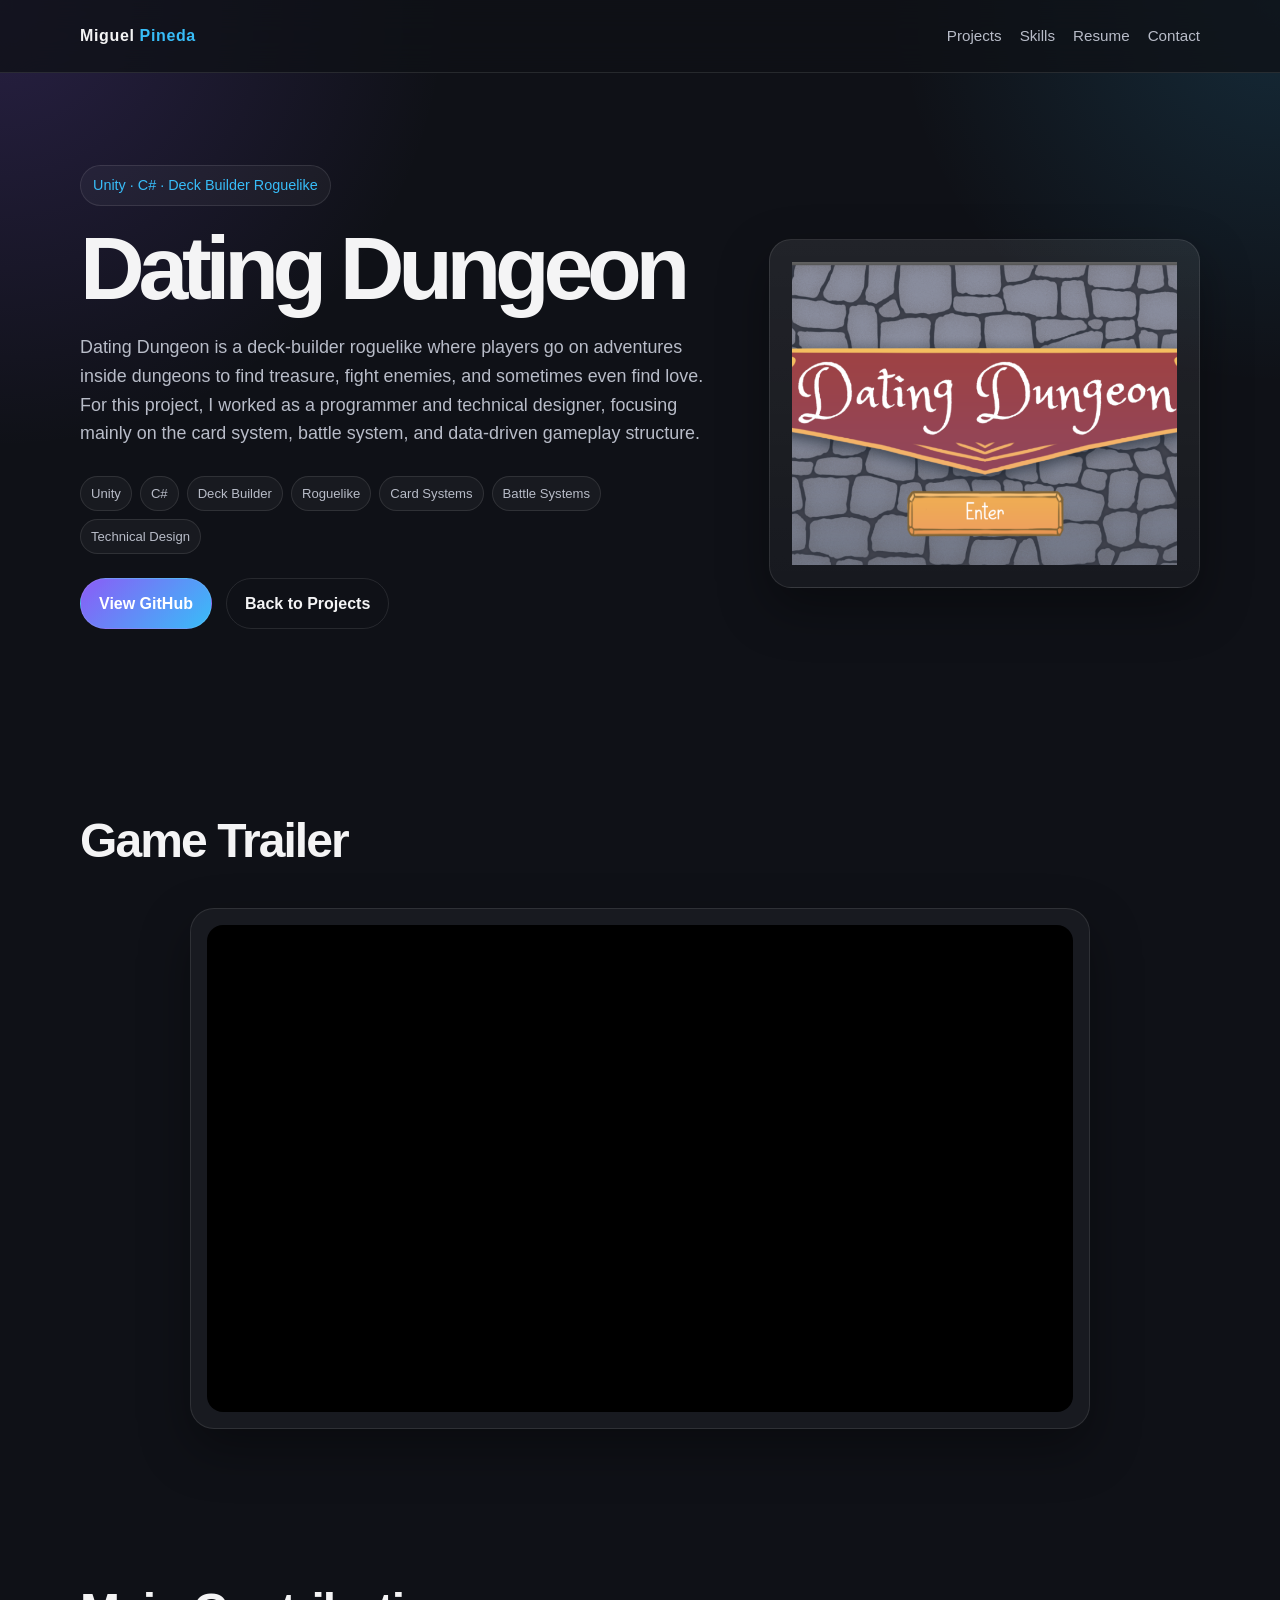
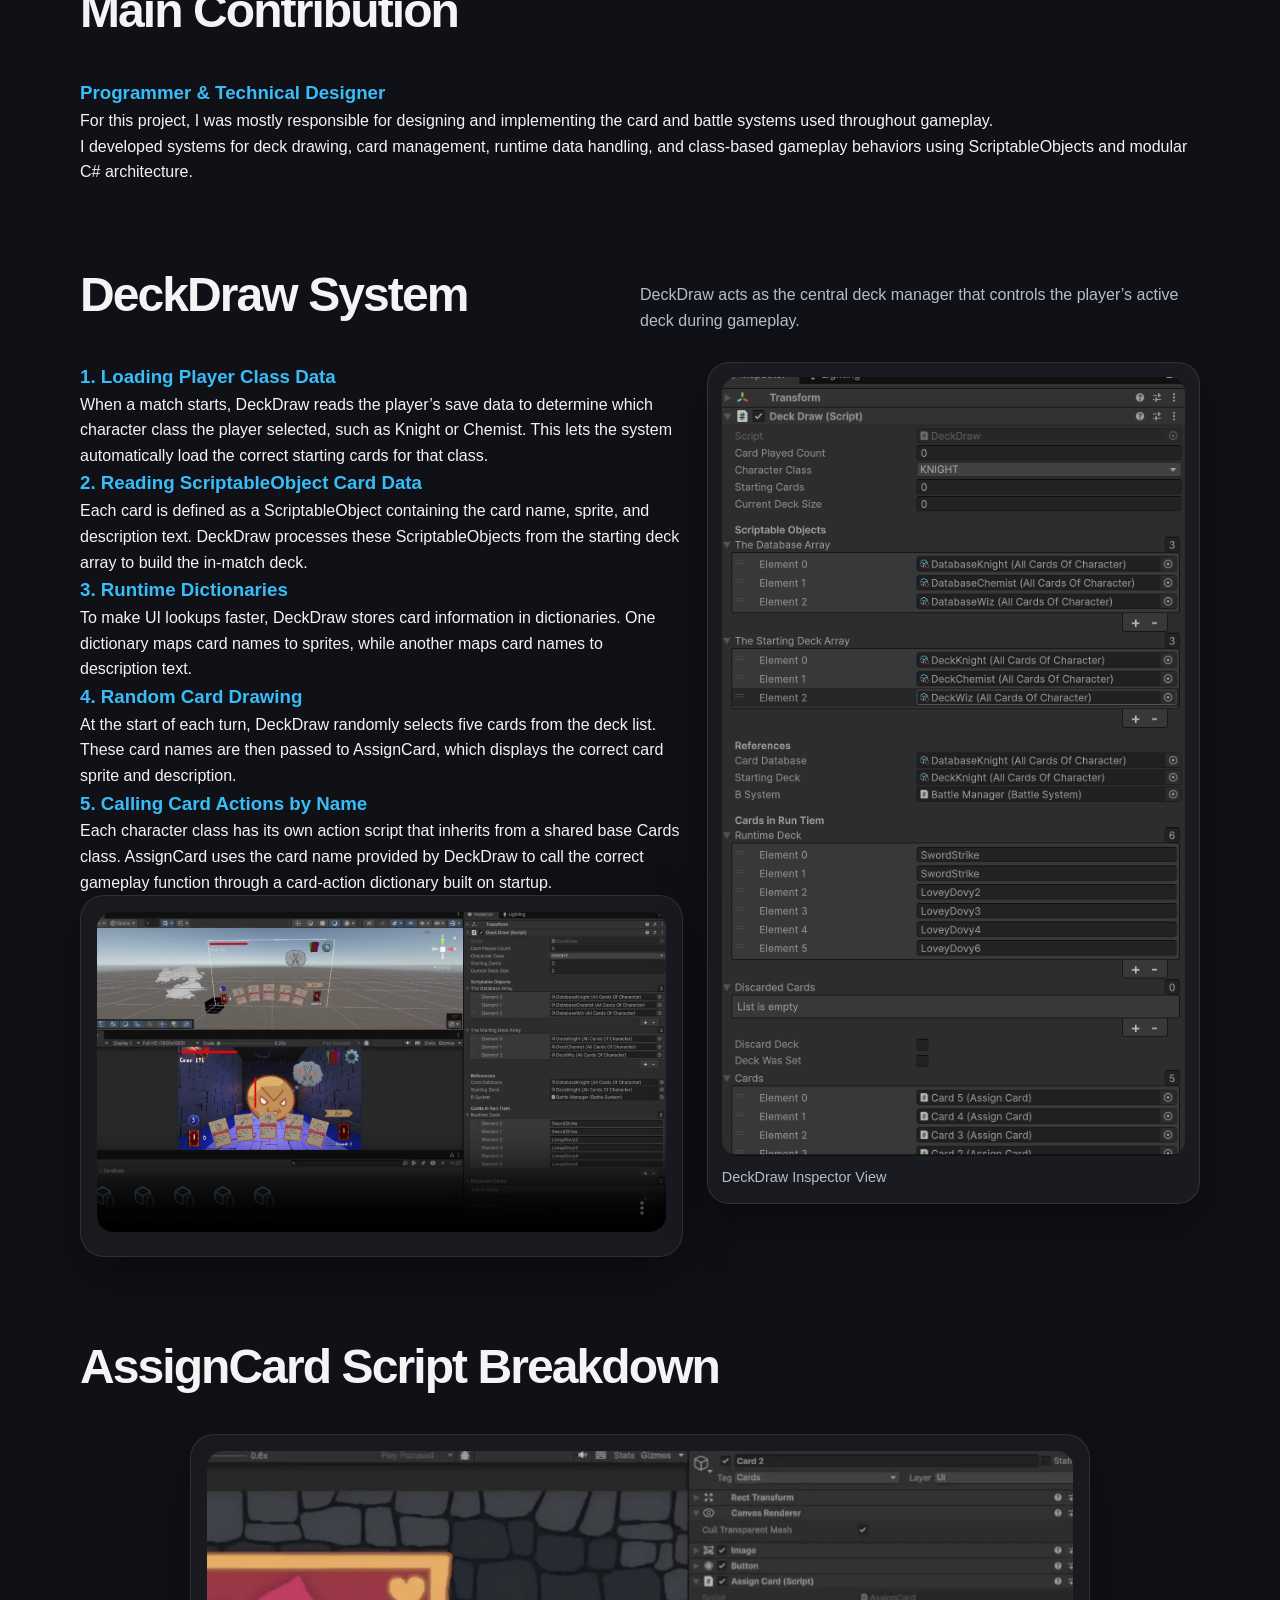
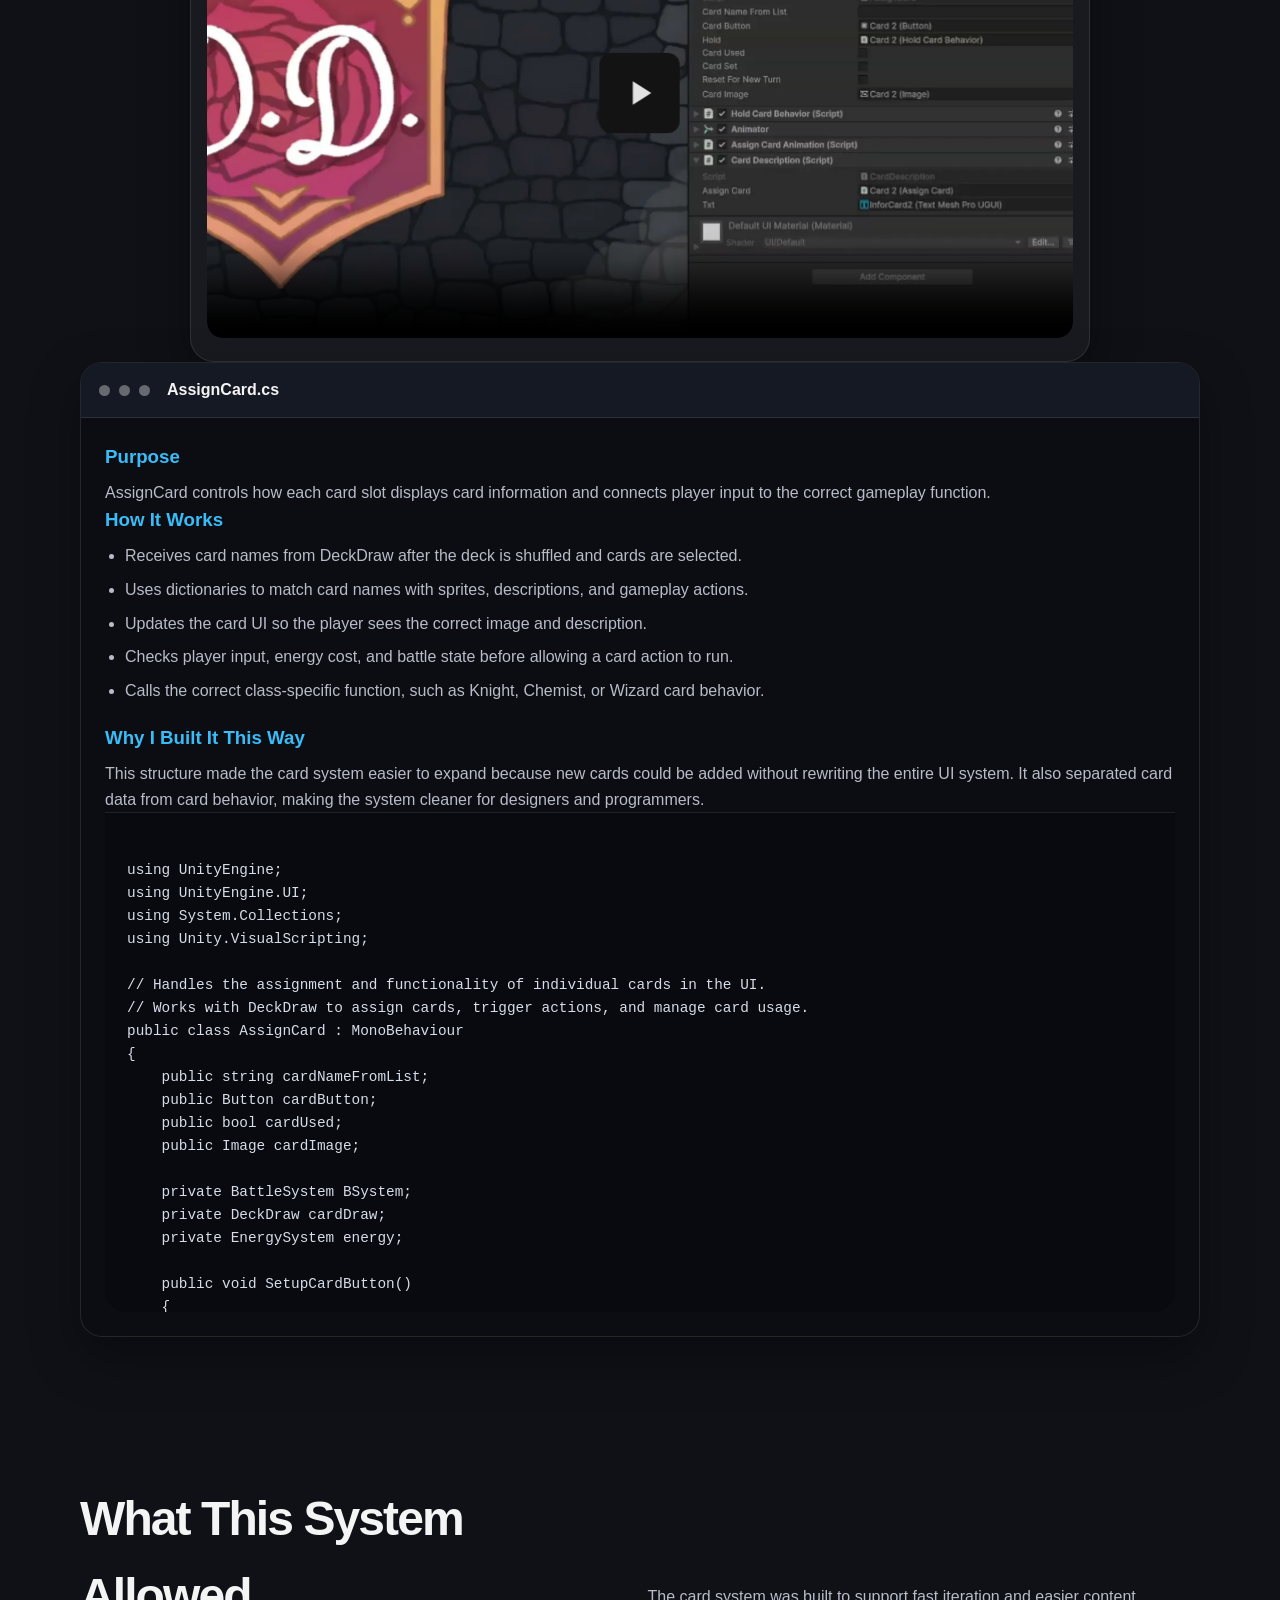
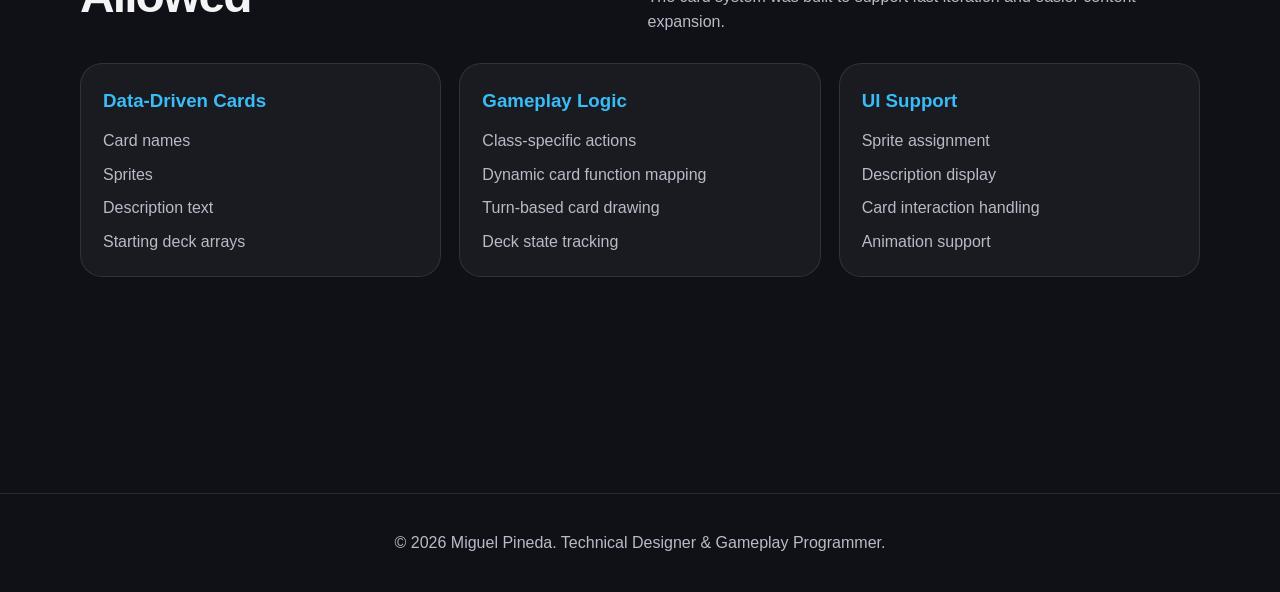
==== commit c10b412c: "All trailers set up" ====
--- a/dating_dungeon.html
+++ b/dating_dungeon.html
@@ -72,13 +72,14 @@
       <h2>Game Trailer</h2>
     </div>
 
-     <div class="media-card">
-        
-          <video controls poster="Images/DatingDungeon.png">
-            <source src="Videos\Dating Dungeon _ Trailer.mp4" type="video/mp4" />
- 
-          </video>
-        </div>
+   <div class="media-card">
+  <iframe
+    src="https://www.youtube.com/embed/87V8W0Ggoq0?si=GS-0vsZ_ZQvpPrKj"
+    title="The Archives Trailer"
+    allow="accelerometer; autoplay; clipboard-write; encrypted-media; gyroscope; picture-in-picture; web-share"
+    allowfullscreen>
+  </iframe>
+</div>
 
   </div>
 </section>
--- a/css/style.css
+++ b/css/style.css
@@ -577,9 +577,16 @@
 .script-body pre {
   margin: 0;
   padding: 22px;
-  overflow-x: auto;
+
   background: #080a0f;
   border-radius: 0 0 22px 22px;
+
+  overflow-x: auto;
+  overflow-y: auto;
+
+  max-height: 500px;
+
+  border-top: 1px solid var(--border);
 }
 
 .script-body code {
@@ -588,4 +595,113 @@
   line-height: 1.6;
   color: #d7dde8;
   white-space: pre;
+}
+
+
+
+@media (max-width: 900px) {
+  .dual-script-grid {
+    grid-template-columns: 1fr;
+  }
+}
+
+.blueprint-card {
+  border: 1px solid var(--border);
+  border-radius: 24px;
+  overflow: hidden;
+  background: #0b0d12;
+  box-shadow: var(--shadow);
+}
+
+.blueprint-embed {
+  width: 100%;
+  height: 700px;
+  background: #080a0f;
+}
+
+.blueprint-embed iframe {
+  width: 100%;
+  height: 100%;
+  border: none;
+}
+
+.blueprint-card:hover {
+  border-color: rgba(56, 189, 248, 0.45);
+  transform: translateY(-2px);
+  transition: 0.25s ease;
+}
+.large-media-image {
+  width: 100%;
+  max-width: 1200px;
+
+  display: block;
+  margin: 0 auto;
+
+  border-radius: 18px;
+}
+
+.patched-layout {
+  display: grid;
+  grid-template-columns: 240px 1fr;
+  gap: 32px;
+  align-items: start;
+}
+
+.project-sidebar {
+  position: sticky;
+  top: 100px;
+  border: 1px solid var(--border);
+  border-radius: 22px;
+  padding: 18px;
+  background: rgba(255, 255, 255, 0.045);
+  box-shadow: var(--shadow);
+}
+
+.project-sidebar h3 {
+  margin-bottom: 14px;
+}
+
+.project-sidebar a {
+  display: block;
+  color: var(--muted);
+  padding: 8px 0;
+}
+
+.project-sidebar a:hover {
+  color: var(--accent-2);
+}
+
+.inner-section {
+  padding-top: 32px;
+}
+
+.system-showcase-grid {
+  display: grid;
+  grid-template-columns: 1fr 0.8fr;
+  gap: 24px;
+  align-items: start;
+}
+
+@media (max-width: 900px) {
+  .patched-layout,
+  .system-showcase-grid {
+    grid-template-columns: 1fr;
+  }
+
+  .project-sidebar {
+    position: static;
+  }
+}
+
+h3 {
+  color: var(--accent-2);
+}
+
+.media-card iframe {
+  width: 100%;
+  aspect-ratio: 16 / 9;
+  border: 0;
+  border-radius: 16px;
+  background: #000;
+  display: block;
 }
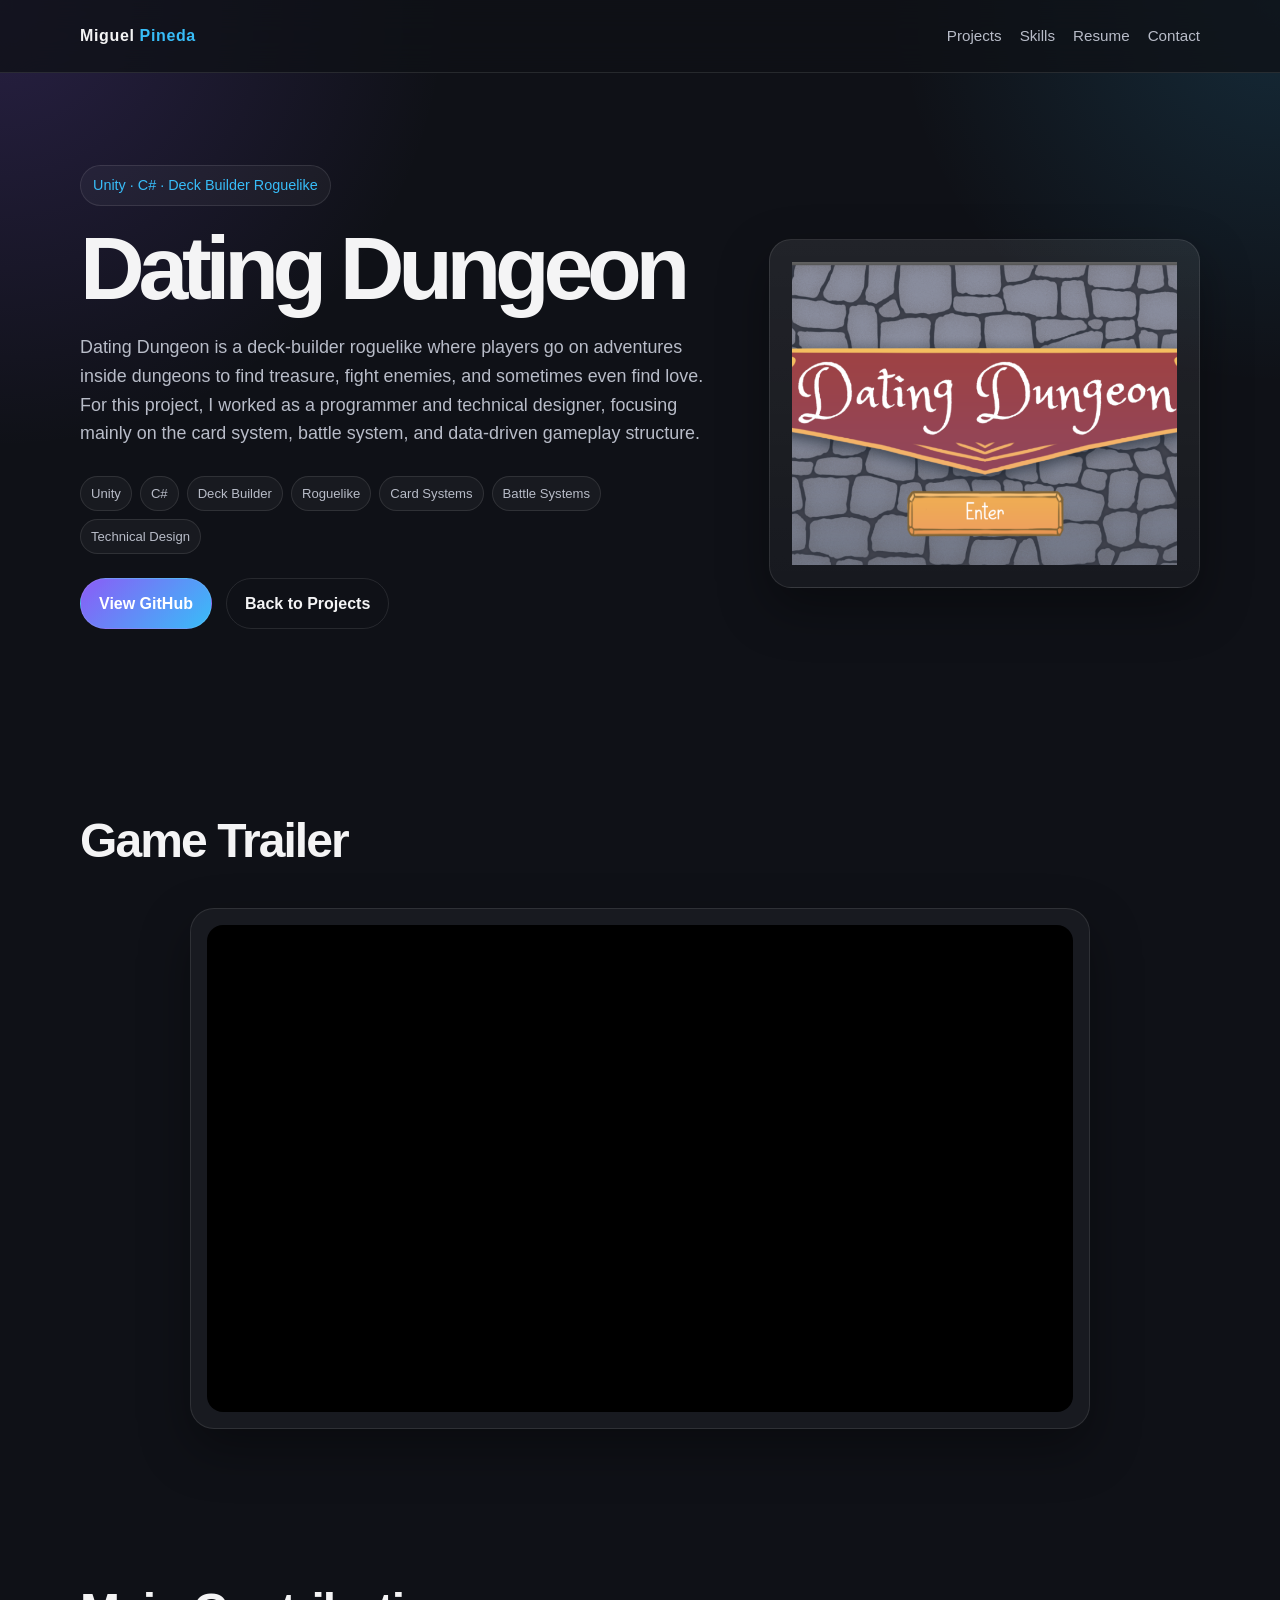
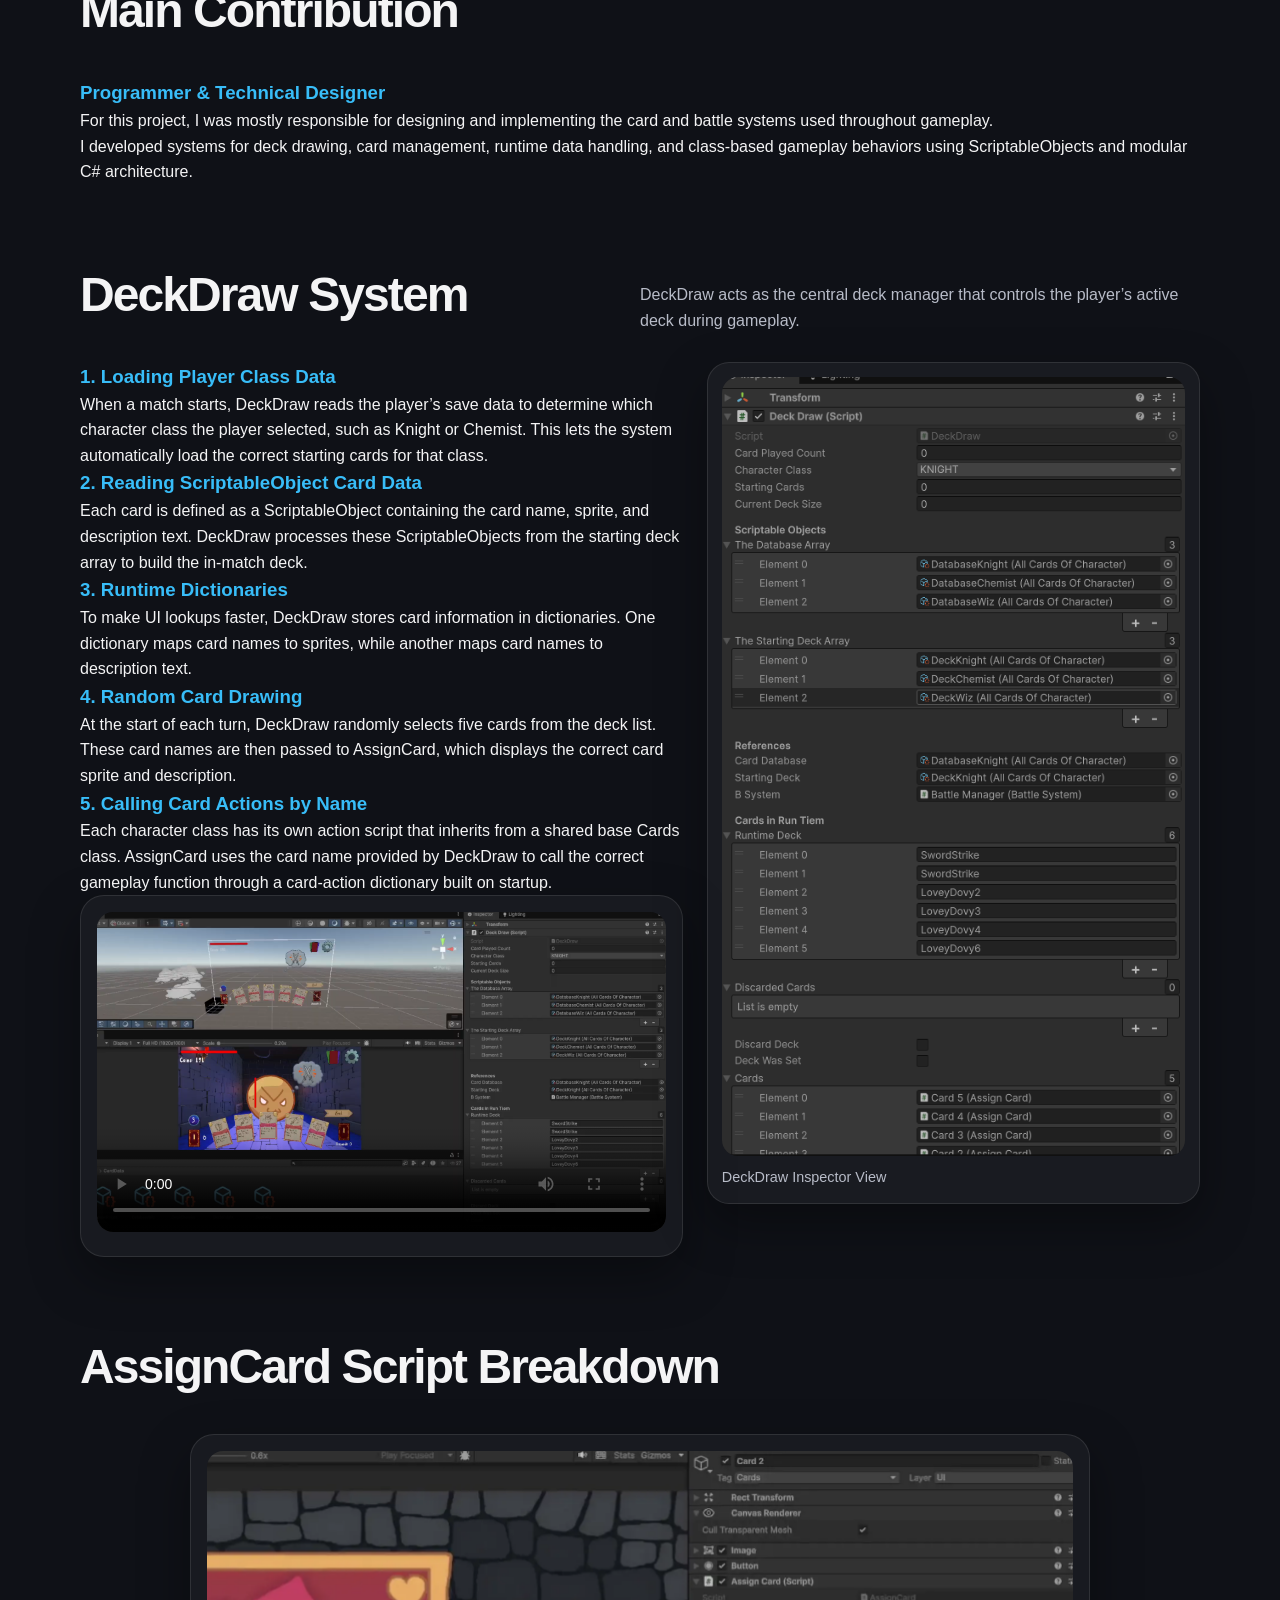
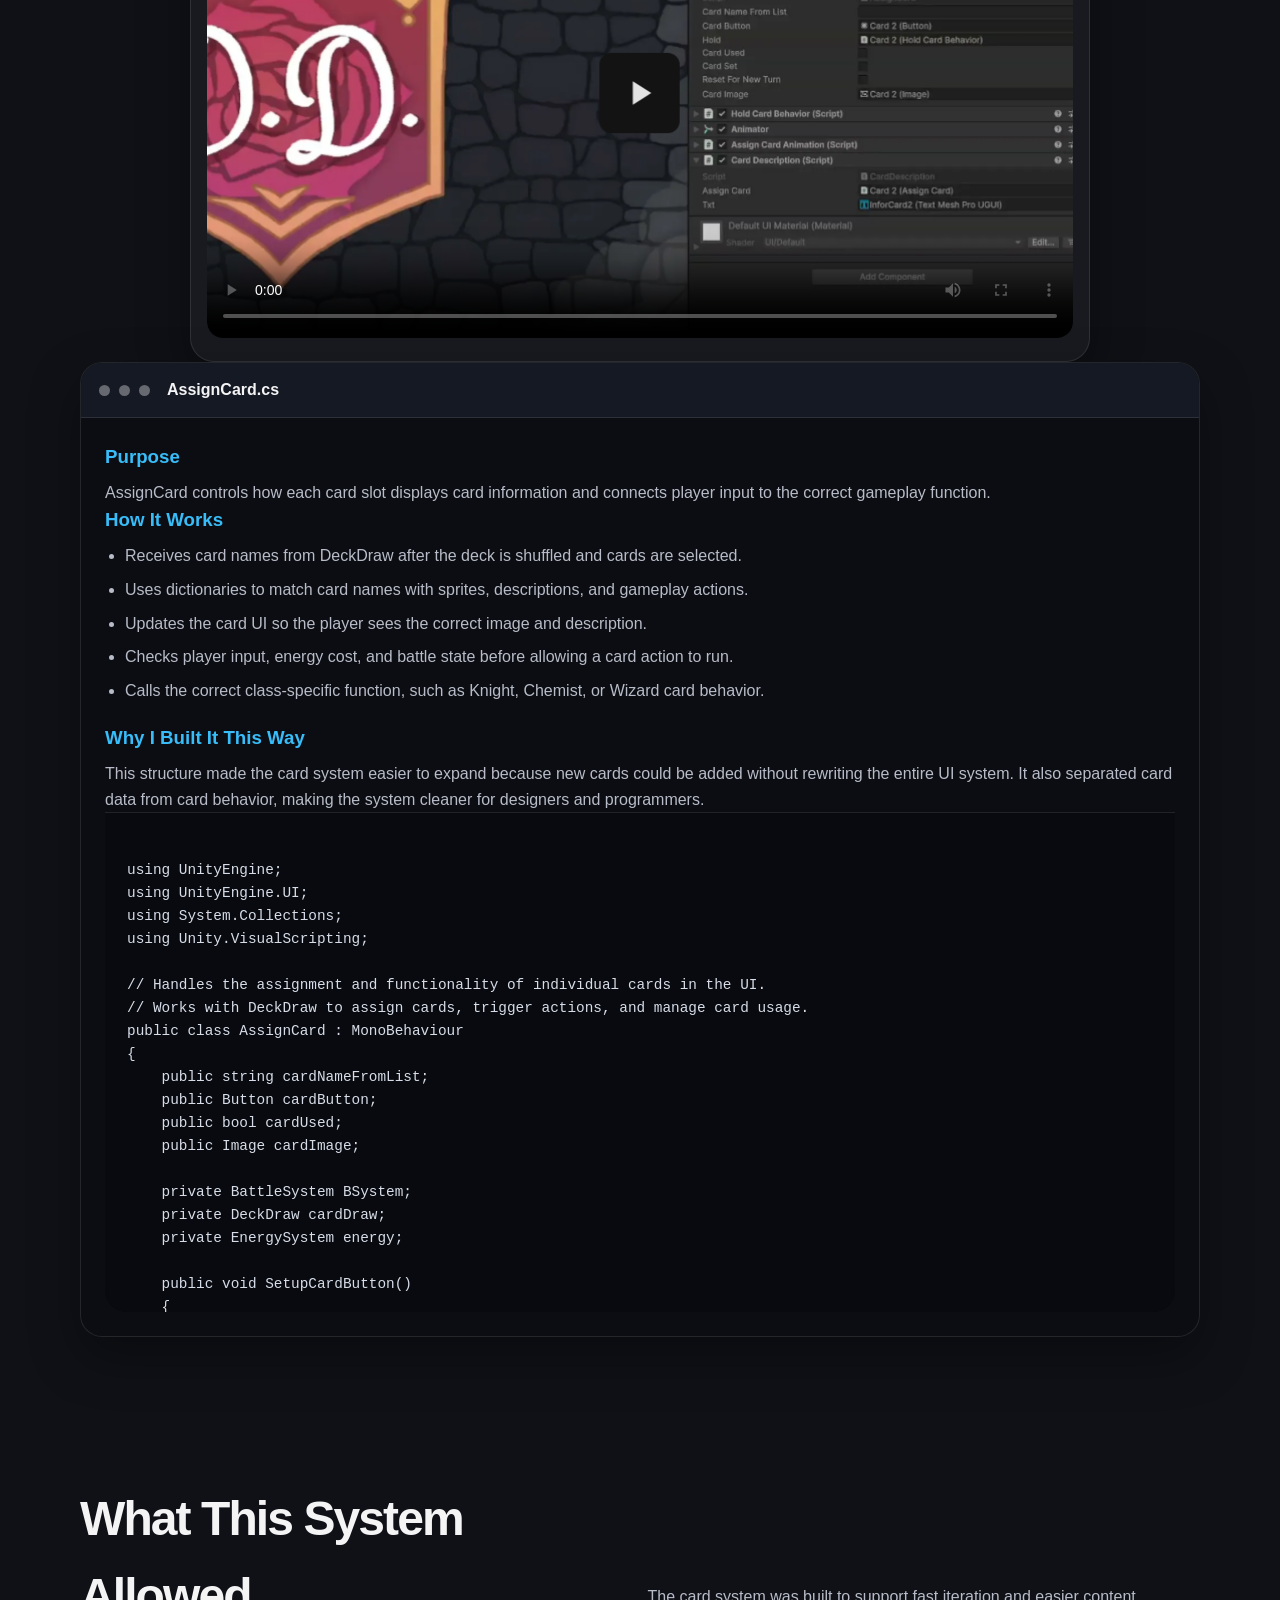
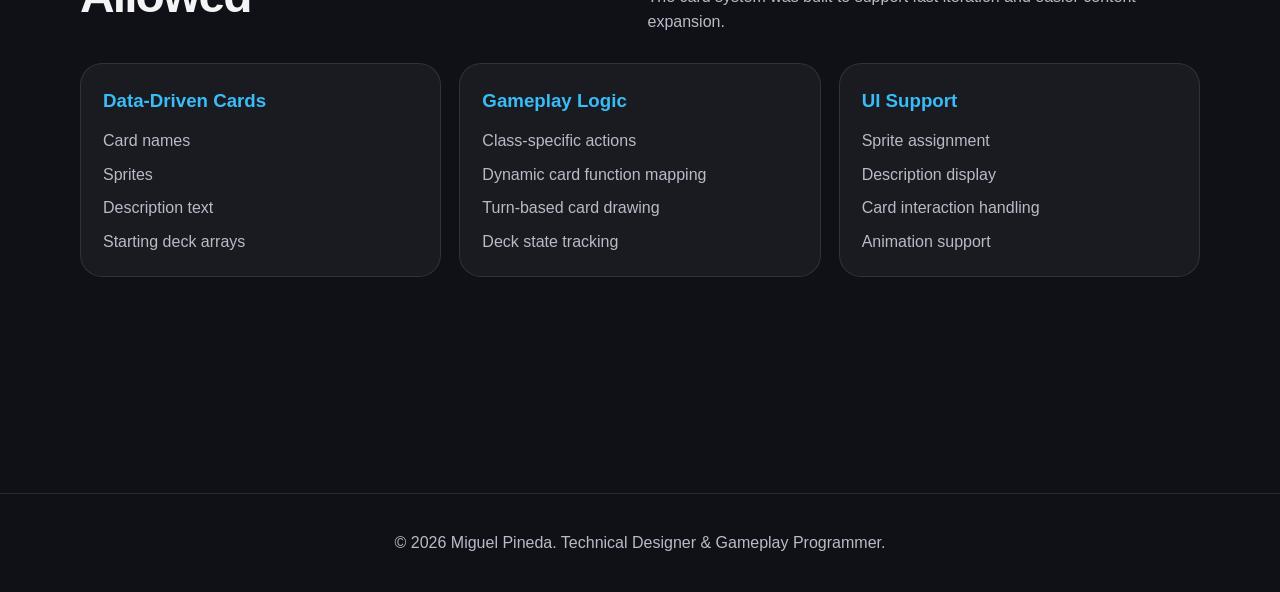
==== commit f873f3ae: "dating dunegon fix ?" ====
--- a/dating_dungeon.html
+++ b/dating_dungeon.html
@@ -74,8 +74,8 @@
 
    <div class="media-card">
   <iframe
-    src="https://www.youtube.com/embed/87V8W0Ggoq0?si=GS-0vsZ_ZQvpPrKj"
-    title="The Archives Trailer"
+    src="https://www.youtube.com/embed/87V8W0Ggoq0?si=5zl-ur6u1rrWK8pL"
+    title="Dating Dungeon Trailer"
     allow="accelerometer; autoplay; clipboard-write; encrypted-media; gyroscope; picture-in-picture; web-share"
     allowfullscreen>
   </iframe>
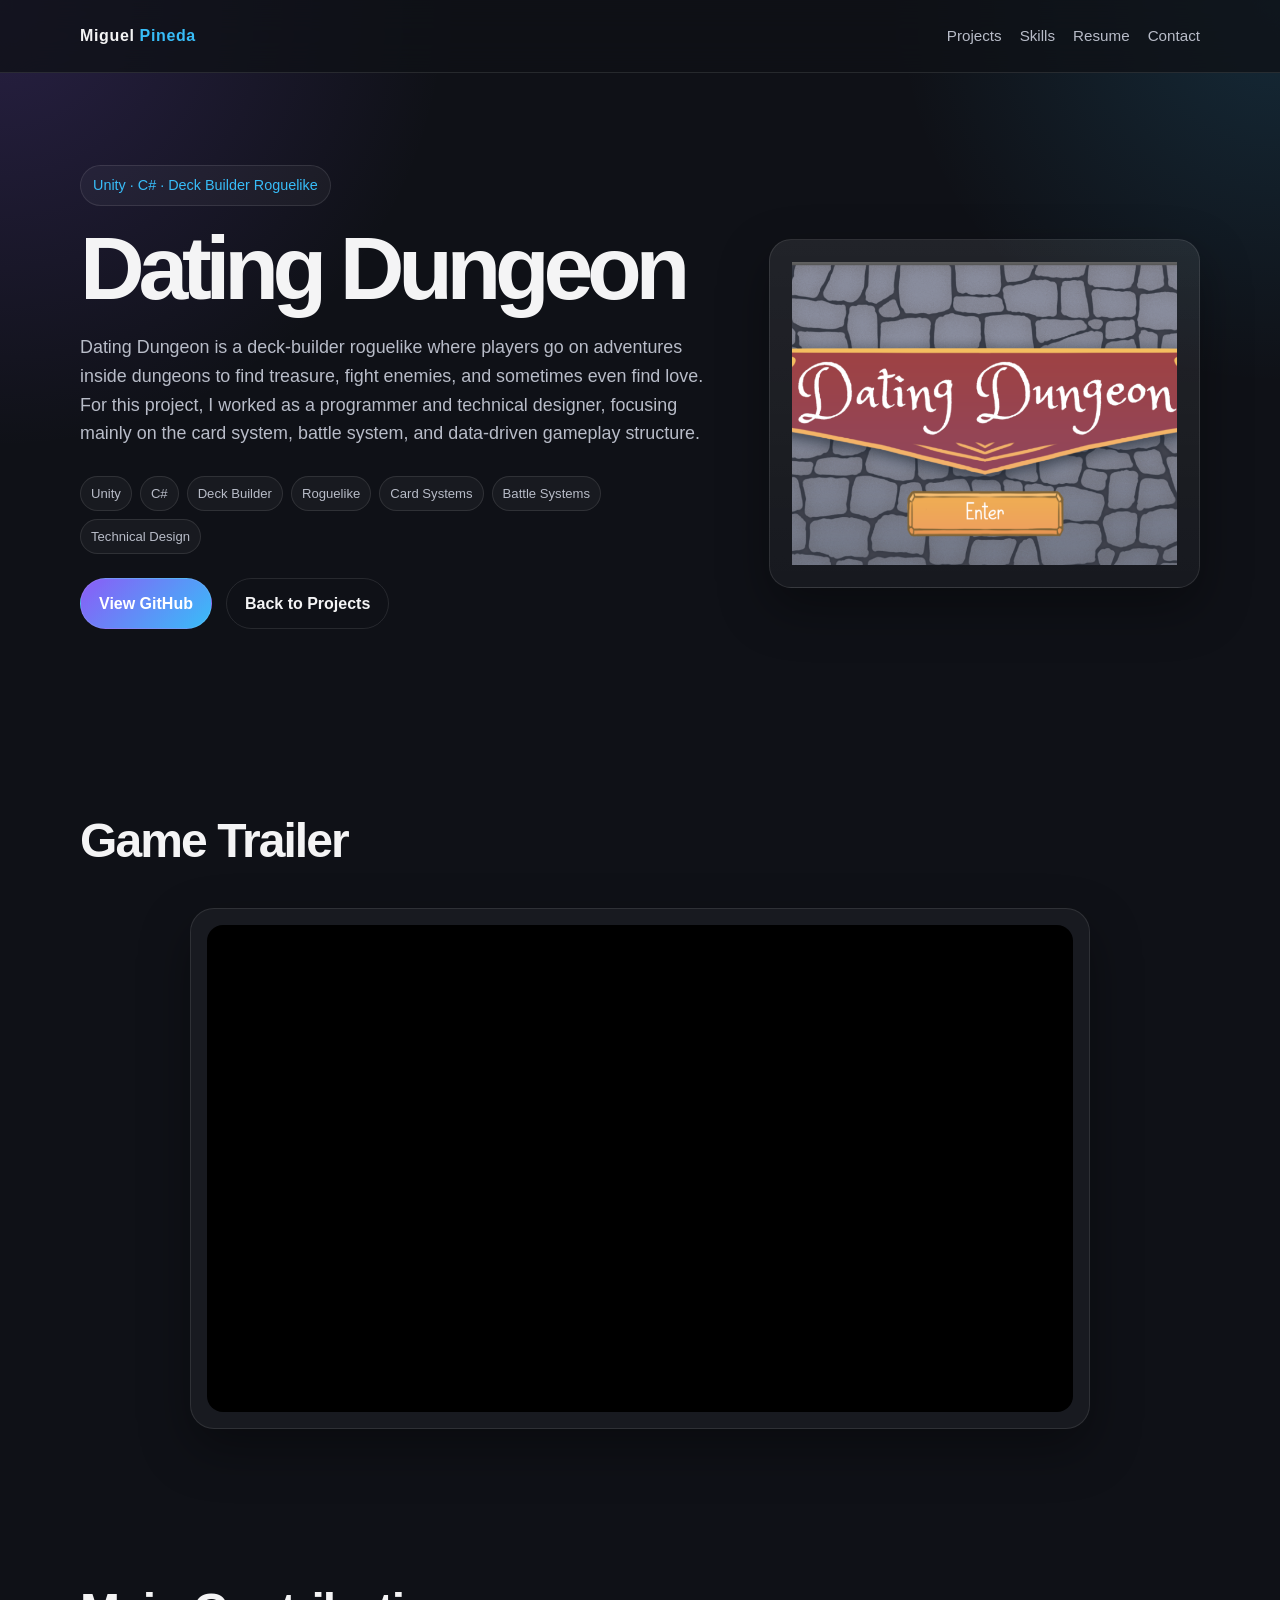
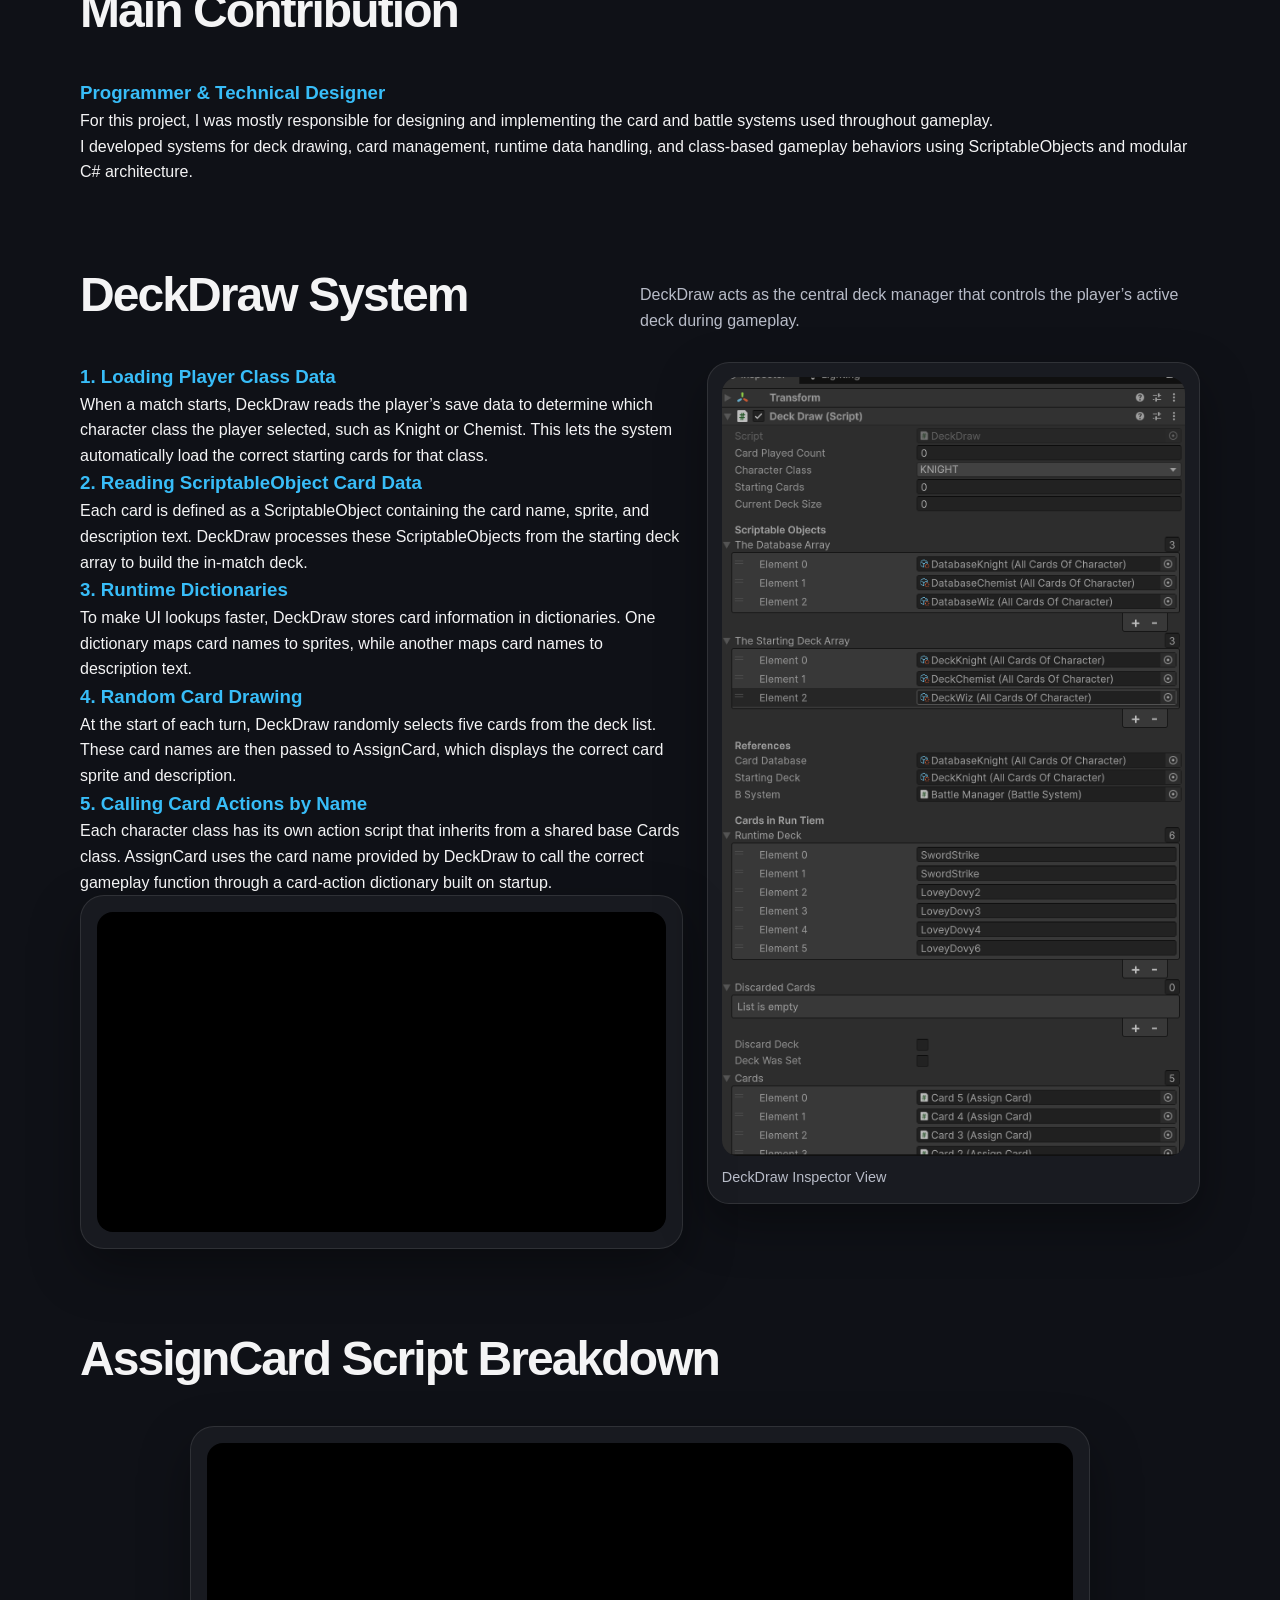
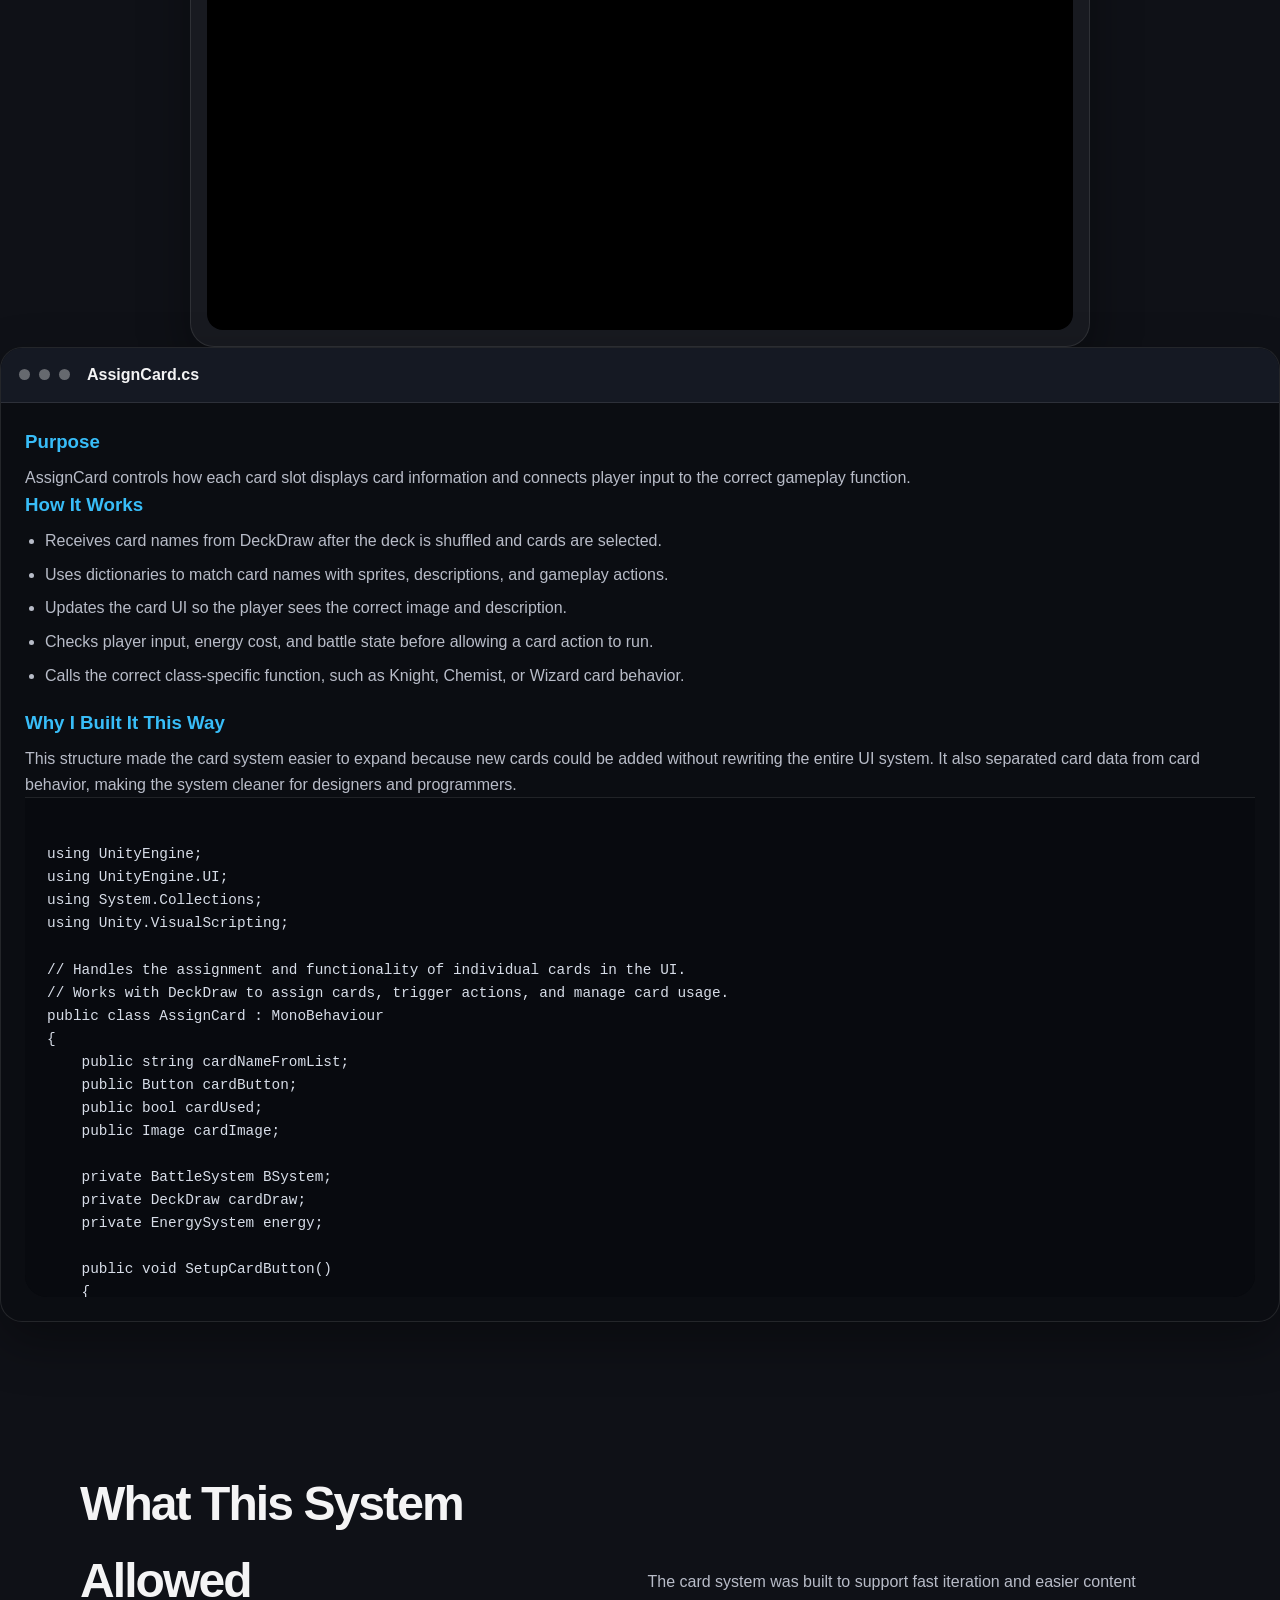
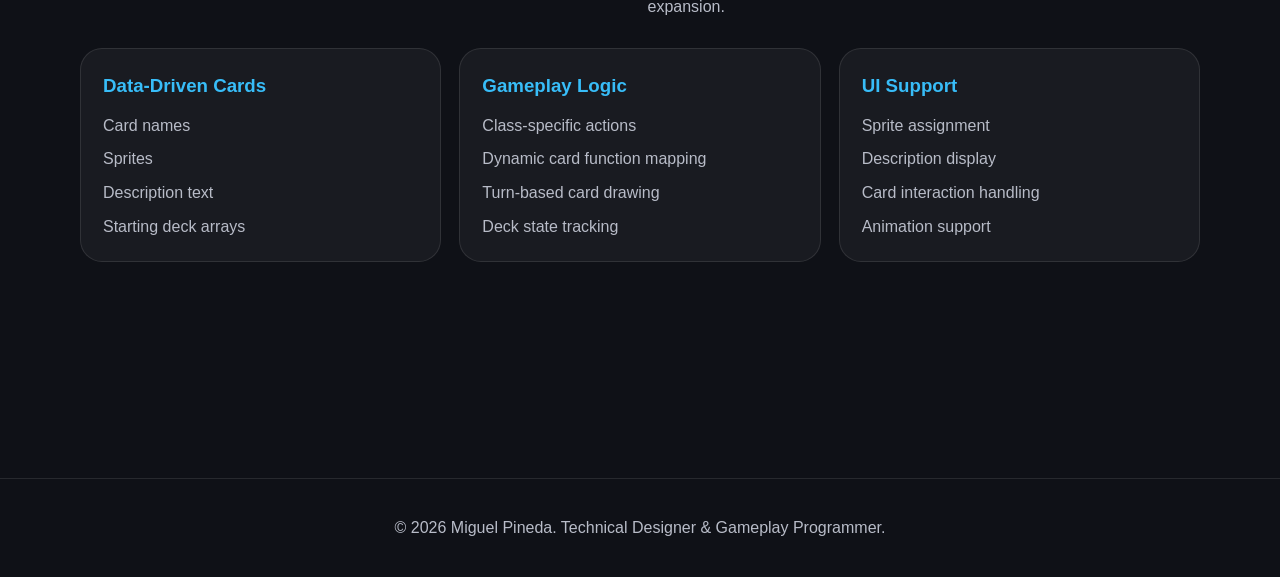
==== commit 5f3b36be: "adding more videos and gif test" ====
--- a/dating_dungeon.html
+++ b/dating_dungeon.html
@@ -158,12 +158,13 @@
     </article>
 
       <div class="media-card">
-        
-          <video controls poster="Images\ScreenDemoCard.png">
-            <source src="Videos\CardsDemo.mp4" type="video/mp4" />
- 
-          </video>
-          </div>
+  <iframe
+    src="https://www.youtube.com/embed/rN7BptMFWrI?si=ctNt45strBwKSC9s"
+    title="Cards Demo"
+    allow="accelerometer; autoplay; clipboard-write; encrypted-media; gyroscope; picture-in-picture; web-share"
+    allowfullscreen>
+  </iframe>
+</div>
   </div>
 
  
@@ -184,13 +185,16 @@
       <h2>AssignCard Script Breakdown</h2>
     
     </div>
-  <div class="media-card spaced-media">
-          <!-- Replace the src with your real AssignCard video file path, for example: Videos/AssignCardDemo.mp4 -->
-          <video controls poster="Images\ScreenAssignDemo.png">
-            <source src="Videos\AssignCardDemo.mp4" type="video/mp4" />
-           
-          </video>
-        </div>
+    <div class="media-card">
+    <iframe
+      src="https://www.youtube.com/embed/Qs8Z22_FB8s?si=S79XzQJiKh-np7QG"
+      title="Cards Demo"
+      allow="accelerometer; autoplay; clipboard-write; encrypted-media; gyroscope; picture-in-picture; web-share"
+      allowfullscreen>
+    </iframe>
+  </div>
+  
+  </div>
     <div class="script-card">
       <div class="script-header">
         <span class="dot"></span>
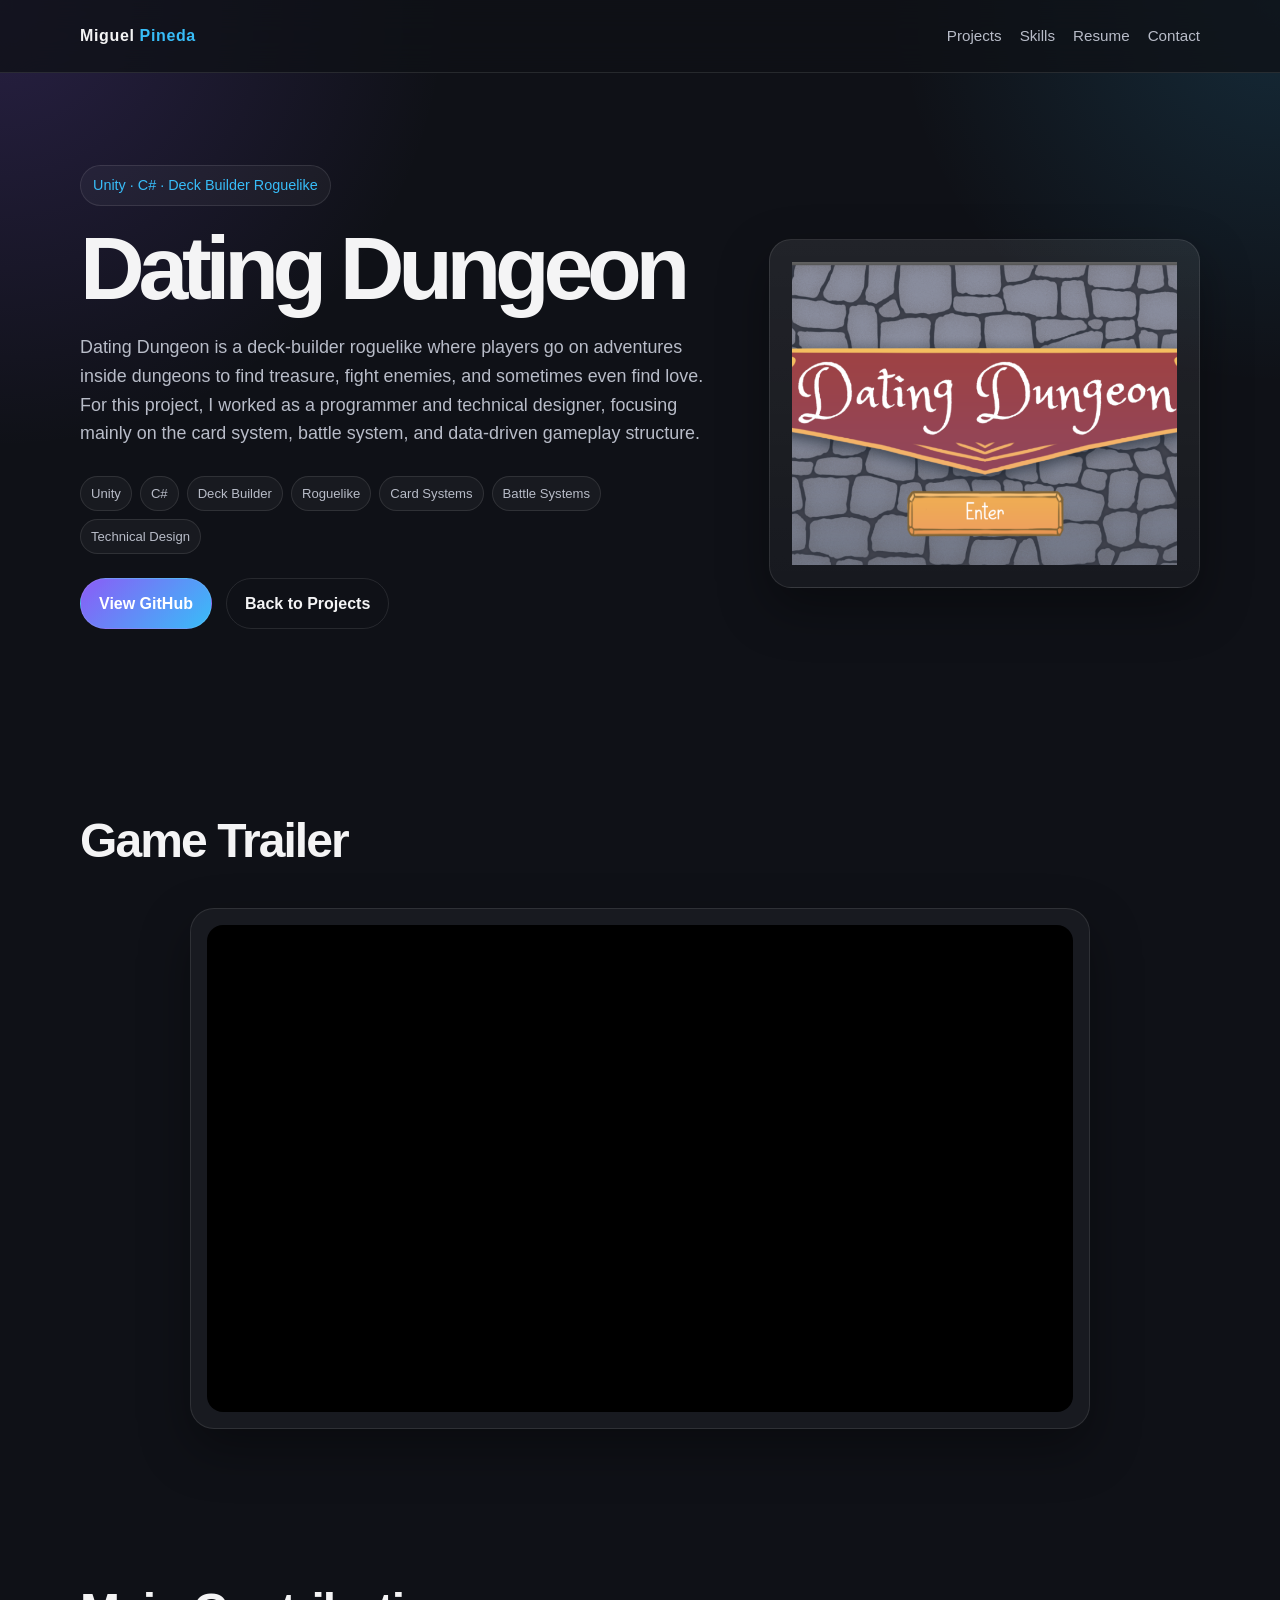
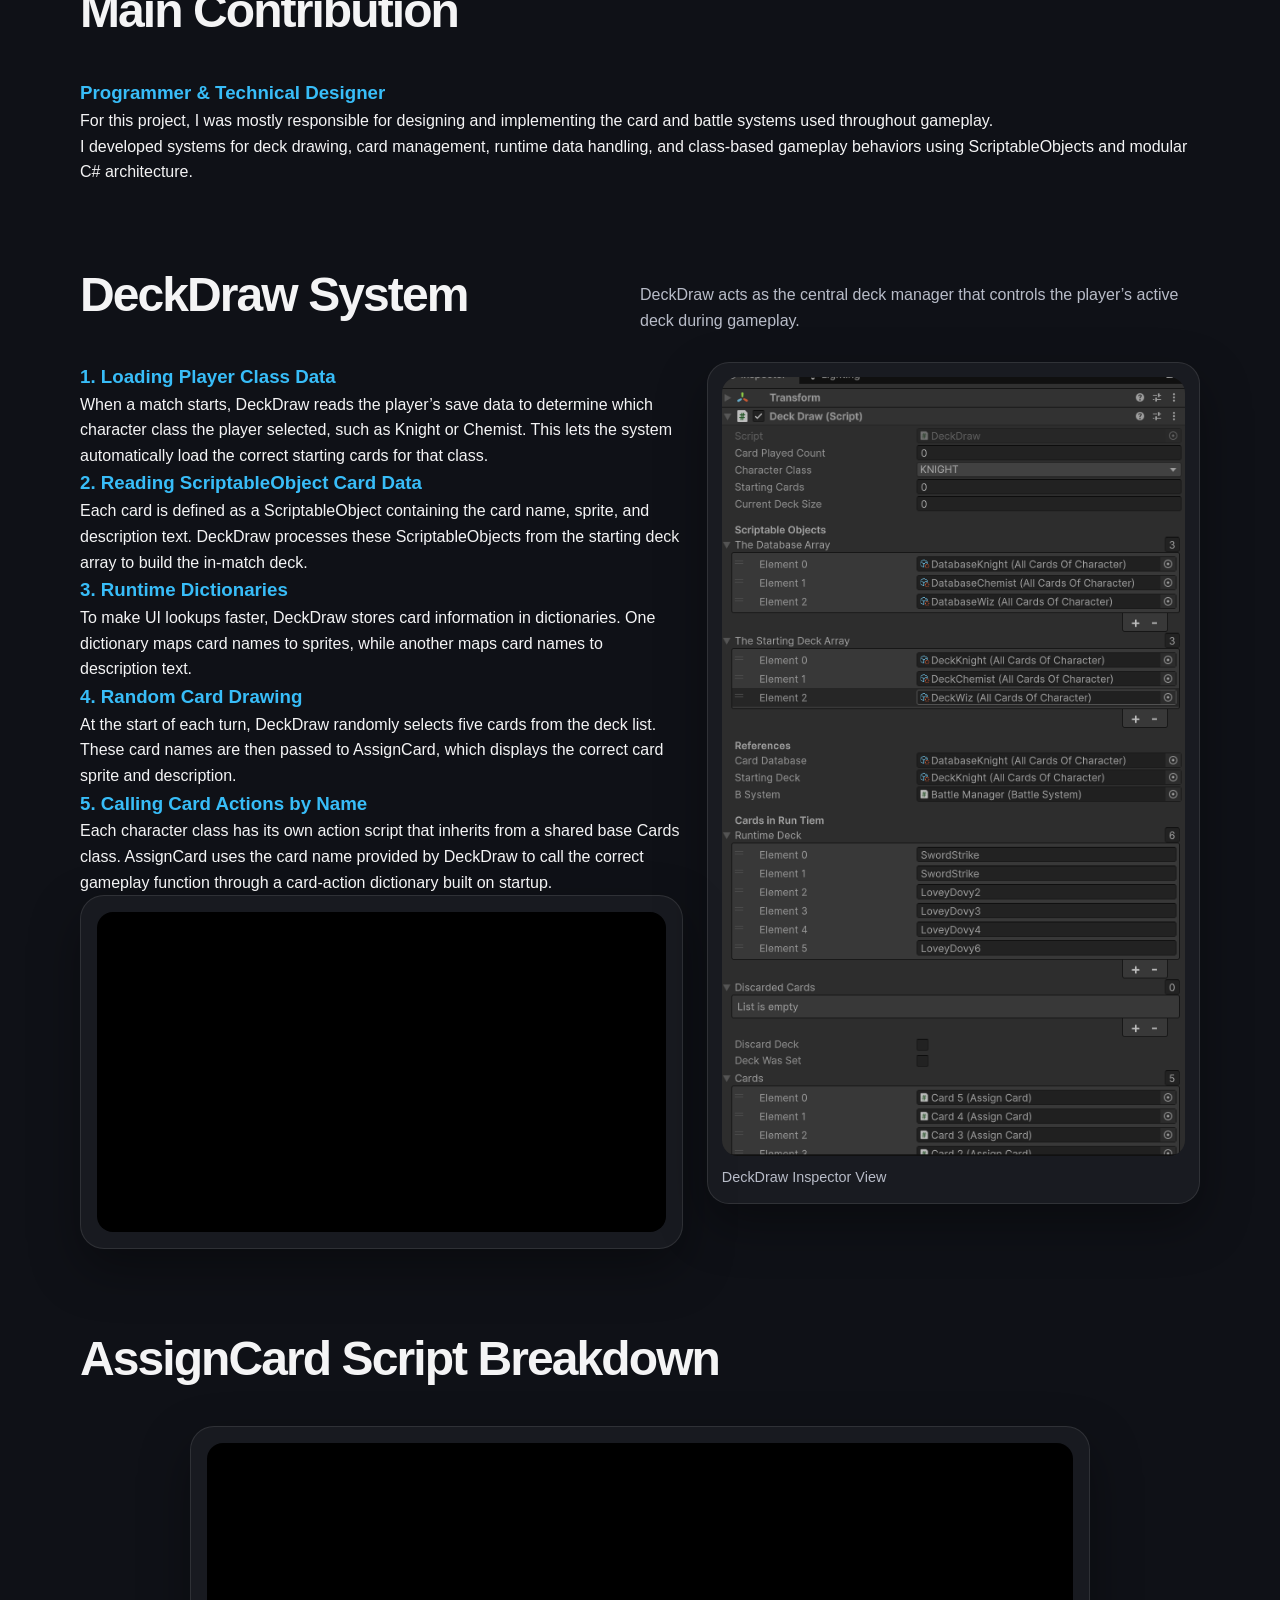
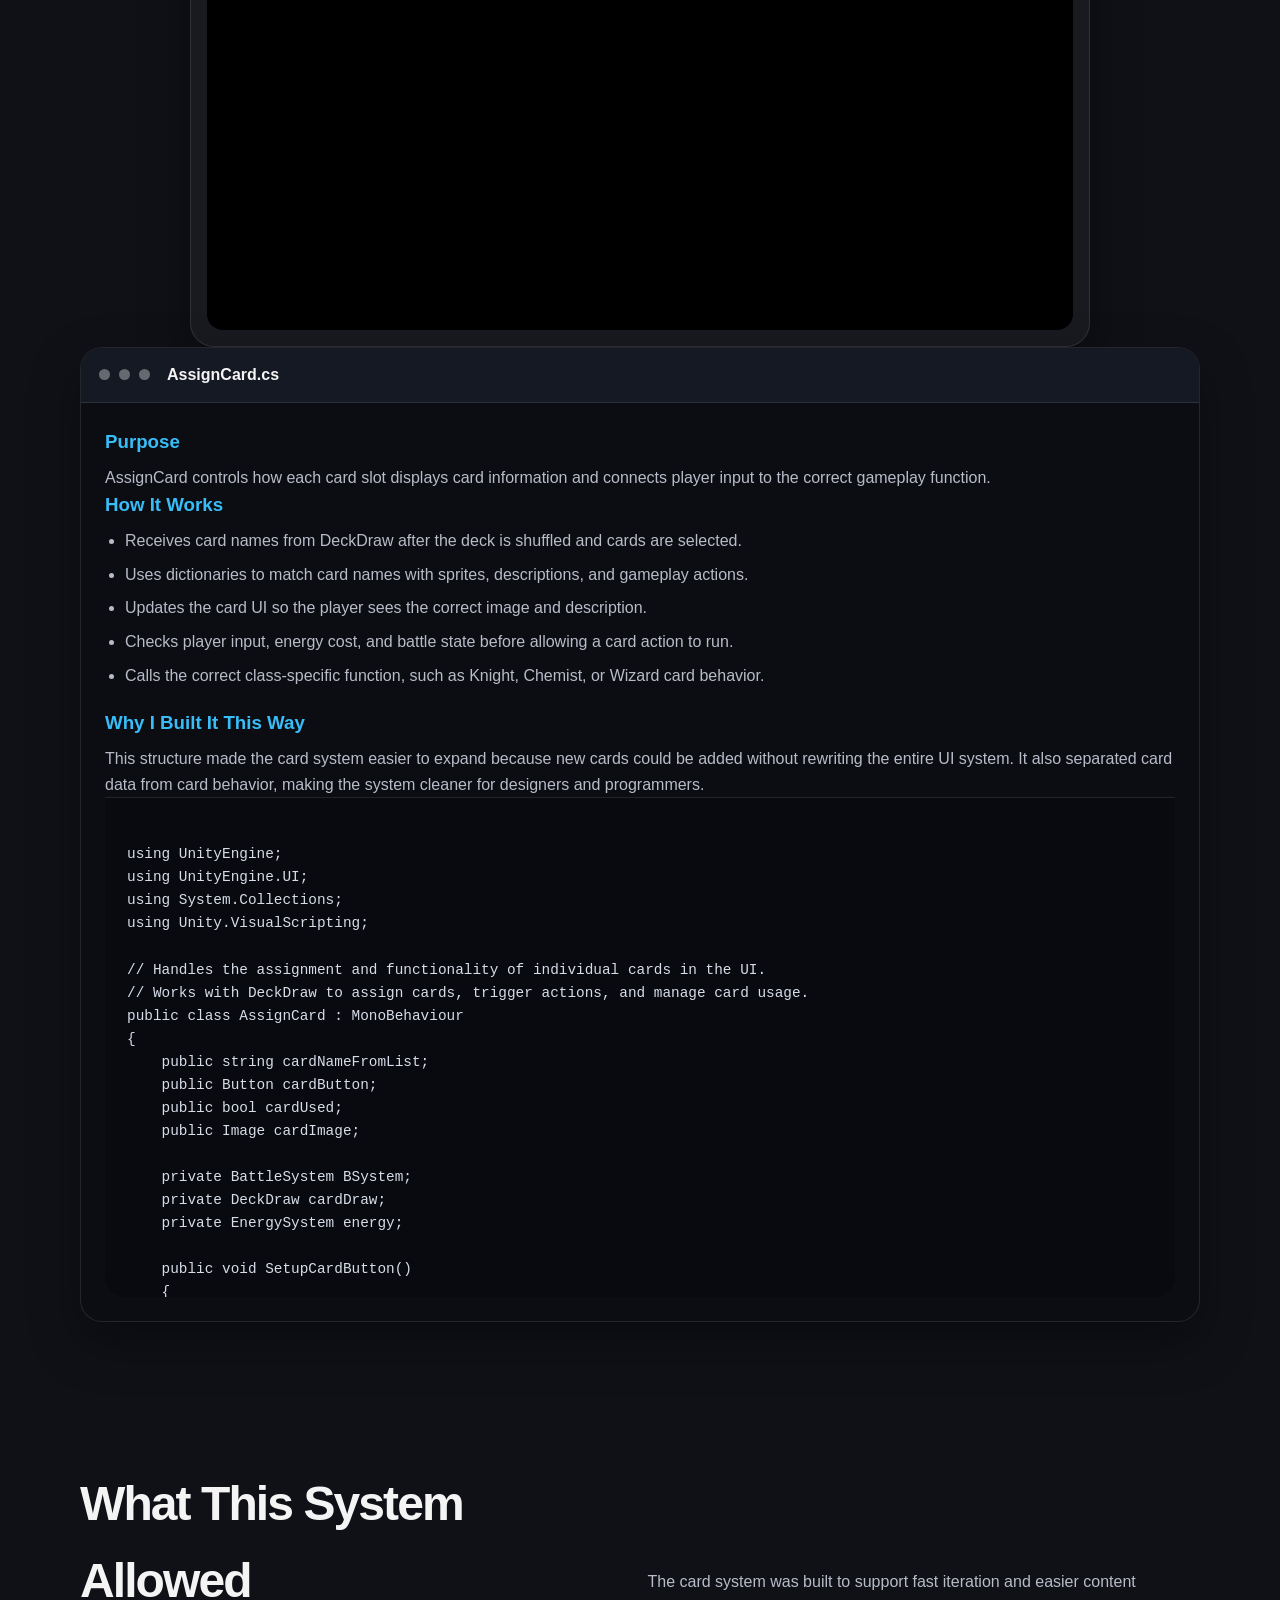
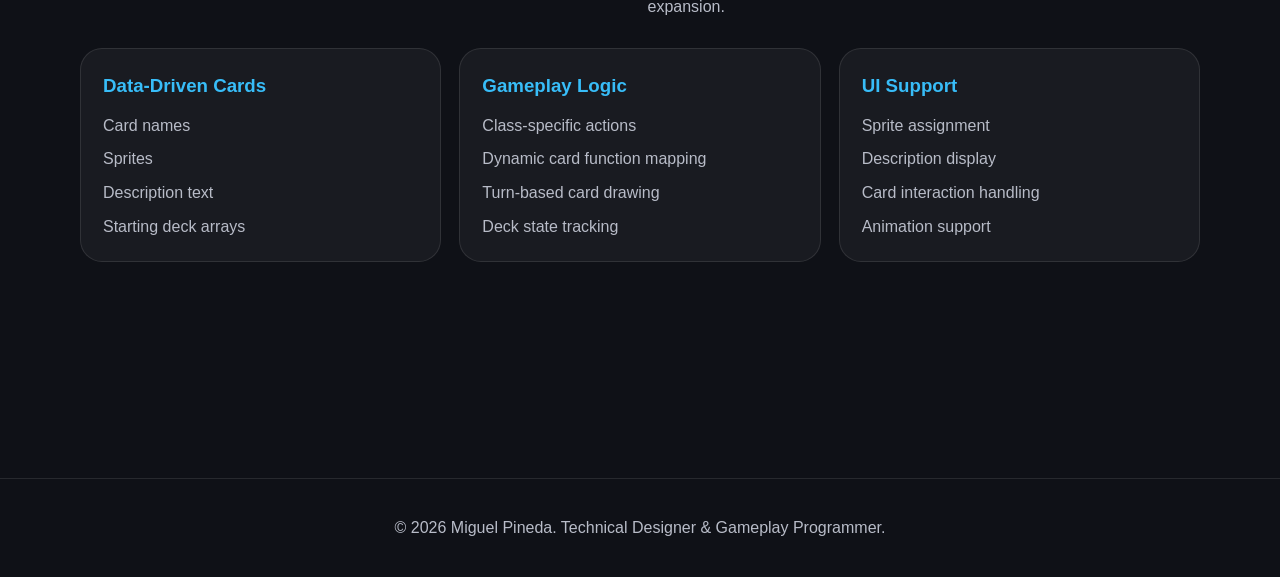
==== commit f4175775: "dating dungeon end fix" ====
--- a/dating_dungeon.html
+++ b/dating_dungeon.html
@@ -194,7 +194,7 @@
     </iframe>
   </div>
   
-  </div>
+ 
     <div class="script-card">
       <div class="script-header">
         <span class="dot"></span>
